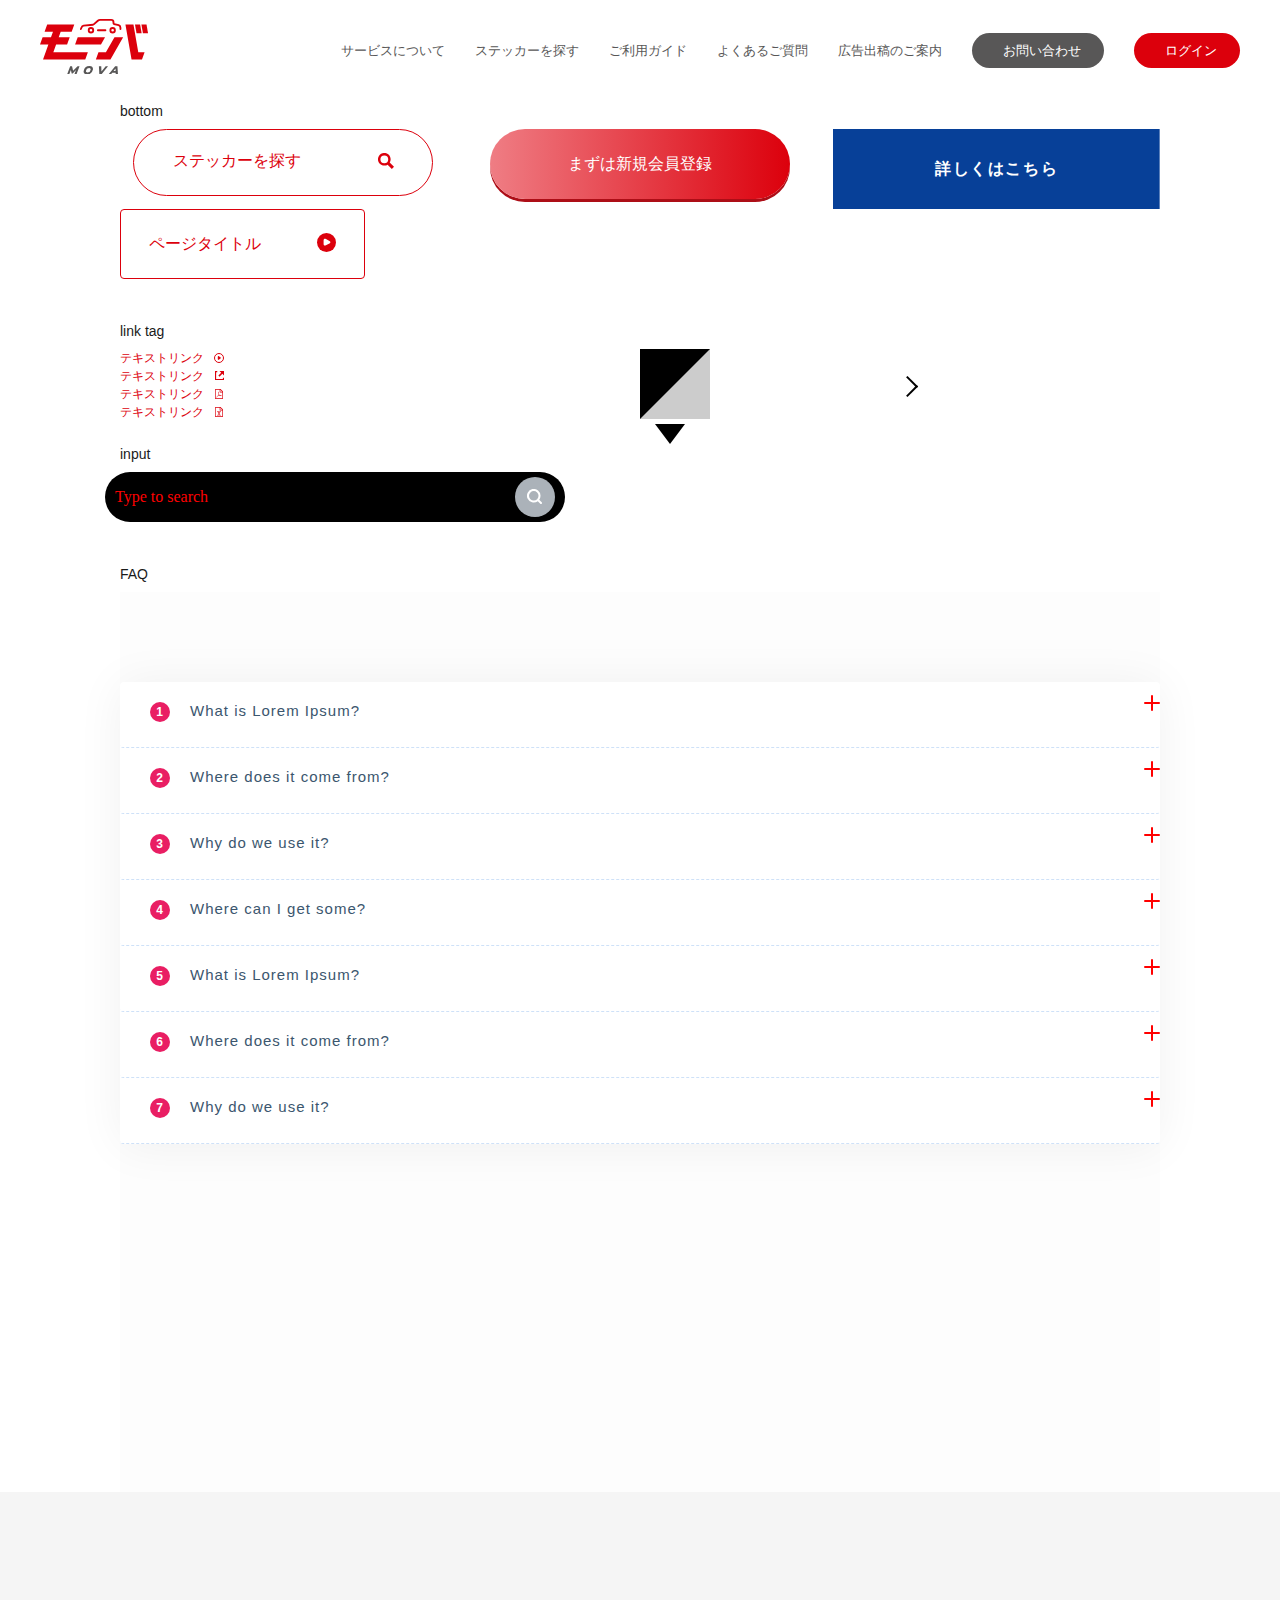
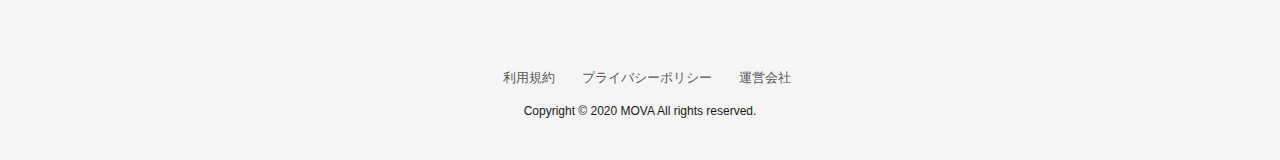
==== index.html @ 2ae29ac6 "faq" ====
<!DOCTYPE html>
<html lang="en">
<head>
    <meta charset="utf-8">
    <meta http-equiv="X-UA-Compatible" content="IE=edge">
    <meta name="viewport" content="width=device-width, initial-scale=1">
    <meta name="description" content="">
    <meta property="og:site_name" content="レストラン予約">
    <meta property="og:title" content="レストラン予約">
    <meta property="og:description" content="">
    <meta property="og:image" content="images/ogp.png"/>
    <meta property="og:type" content="website">
    <meta property="og:url" content="">
    <meta property="og:image" content="">
    <meta name="twitter:card" content="summary">
    <meta name="twitter:site" content="">
    <meta name="twitter:image" content="">
    <title>Template</title>
    <!--link css-->
    <link rel="stylesheet" type="text/css" title="" href="css/bootstrap.min.css">
    <link rel="stylesheet" href="css/fontawesome.min.css">
    <link rel="stylesheet" type="text/css" title="" href="css/animate.min.css">
    <!-- <link rel="stylesheet" type="text/css" title="" href="css/slick.min.css">
    <link rel="stylesheet" type="text/css" title="" href="css/slick-theme.min.css"> 
    <link rel="stylesheet" type="text/css" title="" href="css/swiper.min.css"> -->
    <link rel="stylesheet" type="text/css" title="" href="css/style.css">
    <link rel="stylesheet" type="text/css" title="" href="css/responsive.css">

    <script type="text/javascript" src="js/jquery.min.js"></script>
</head>
<body> 
    <header>
        <div class="header-menu">
            <div class="menu">
                <h1 class="logo"> <a href="">
                    <svg xmlns="http://www.w3.org/2000/svg" width="108.051" height="55.427" viewBox="0 0 108.051 55.427"><defs><style>.a{fill:#dc000c;}.b{fill:#585757;}</style></defs><g transform="translate(-177.129 -351.717)"><path class="a" d="M262.038,394.694l-2.6,7.279h25.892l4.061-7.279Z" transform="translate(-47.222 -24.655)"/><path class="a" d="M271.757,362.647a.929.929,0,0,1-.85-1.3l.646-1.469a3.912,3.912,0,0,1,2.851-2.488l9.437-.887a.278.278,0,0,0,.151-.068l4.125-3.643a4.281,4.281,0,0,1,2.837-1.073h11.08a3.268,3.268,0,0,1,3.264,3.264v.969l4.592,1.092a3.678,3.678,0,0,1,2.361,3.45v1.226a.928.928,0,0,1-1.856,0v-1.226a1.832,1.832,0,0,0-1.123-1.7l-4.5-1.06a1.783,1.783,0,0,1-1.334-1.715v-1.038a1.41,1.41,0,0,0-1.409-1.409h-11.08a2.428,2.428,0,0,0-1.608.608l-4.125,3.644a2.125,2.125,0,0,1-1.2.523l-9.365.877a2.139,2.139,0,0,0-1.376,1.336l-.671,1.53A.929.929,0,0,1,271.757,362.647Z" transform="translate(-53.754)"/><g transform="translate(177.129 357.17)"><path class="a" d="M326.806,394.694l-8.6,15.014h-7.427l-2.6,7.279h14.6l12.678-22.293Z" transform="translate(-252.312 -381.825)"/><path class="a" d="M190.475,392.39l2.759-7.735h10.99l2.6-7.279H195.83l1.994-5.59h10.99l2.6-7.279H184.315l-2.6,7.279H190.1l-1.993,5.59h-8.378l-2.6,7.279h8.378l-5.354,15.014H222.4l2.6-7.279Z" transform="translate(-177.129 -364.507)"/><path class="a" d="M390.387,392.39l-4.825-27.883h-8.025l6.109,35.162h10.447l2.6-7.279Z" transform="translate(-292.1 -364.507)"/><path class="a" d="M405.059,364.507h-5.118l1.539,8.855h5.111Z" transform="translate(-304.953 -364.507)"/><path class="a" d="M420.1,364.507h-5.117l1.539,8.855h5.111Z" transform="translate(-313.582 -364.507)"/></g><path class="a" d="M292.424,376.99a3.18,3.18,0,1,1,3.18-3.18A3.183,3.183,0,0,1,292.424,376.99Zm0-4.5a1.324,1.324,0,1,0,1.324,1.325A1.326,1.326,0,0,0,292.424,372.486Z" transform="translate(-64.319 -10.85)"/><path class="a" d="M343.25,376.99a3.18,3.18,0,1,1,3.179-3.18A3.183,3.183,0,0,1,343.25,376.99Zm0-4.5a1.324,1.324,0,1,0,1.324,1.325A1.326,1.326,0,0,0,343.25,372.486Z" transform="translate(-93.477 -10.85)"/><path class="a" d="M319.238,377.769H311.7a.928.928,0,1,1,0-1.856h7.534a.928.928,0,0,1,0,1.856Z" transform="translate(-76.671 -13.881)"/><g transform="translate(204.293 398.772)"><path class="b" d="M253.2,462.47l-3,8.051h-2.1l1.571-4.244-3.284,3.451h-1l-.857-3.451-1.593,4.244h-2.094l3.019-8.051h1.852l1.07,4.658,4.473-4.658Z" transform="translate(-240.846 -462.309)"/><path class="b" d="M279.511,466.922a5.871,5.871,0,0,1,5.872-4.83c2.473,0,3.747,1.461,3.383,3.543a5.87,5.87,0,0,1-5.871,4.83C280.421,470.465,279.146,469,279.511,466.922Zm6.93-1.15a1.417,1.417,0,0,0-1.583-1.794,3.2,3.2,0,0,0-3.021,2.807,1.416,1.416,0,0,0,1.583,1.794A3.2,3.2,0,0,0,286.44,465.772Z" transform="translate(-262.992 -462.092)"/><path class="b" d="M324.43,462.47l-6.457,8.051h-2.243l-.419-8.051h2.335l.234,5.233,4.206-5.233Z" transform="translate(-283.565 -462.309)"/><path class="b" d="M345.119,468.956h-3.428l-1.2,1.565h-2.4l6.572-8.051H346.9l.535,8.051h-2.266Zm-.052-1.679-.084-2.611-2,2.611Z" transform="translate(-296.629 -462.309)"/></g></g></svg>
                </a></h1>
                <!-- end logo -->
                <ul>
                    <li>
                        <a href="/about/" class="">サービスについて</a> 
                        <i class="d-none"></i>
                    </li> <!-- end sub1 -->
                    <li>
                        <a href="/sticker/" class="">ステッカーを探す</a>
                        <i class="d-none"></i>
                    </li><!-- end sub2 -->
                    <li>
                        <a href="/guide/">ご利用ガイド</a><i class="d-none"> </i>
                    </li><!-- end sub3 -->
                    <li>
                        <a href="/faq/">よくあるご質問</a>
                        <i class="d-none"></i>
                    </li><!-- end sub4 -->
                    <li>
                        <a href="/business/">広告出稿のご案内</a>
                        <i class="d-none"></i>
                        <div class="sub-menu">
                            <ul>
                                <li>
                                    <div class="submenu-info">
                                        <h3 class="line-left"> 広告出稿のご案内</h3>
                                        <p class="desc"> 街を行き交う自動車に、あなたのビジネスの広告を出してみませんか？エリアを限定することで、コストをおさえた宣伝ができます。</p>
                                        <ul>
                                            <li>
                                                <a href="">サービスについて</a>
                                                <span><svg xmlns="http://www.w3.org/2000/svg" width="19" height="19" viewBox="0 0 19 19"><defs><style>.a{fill:#dc000c;}.b{fill:#fff;}</style></defs><g transform="translate(-386 -297)"><circle class="a" cx="9.5" cy="9.5" r="9.5" transform="translate(386 297)"/><path class="b" d="M932.82,244.681c1.294.689,1.294,1.817,0,2.506l-3.467,1.847c-1.294.689-2.353.134-2.353-1.234v-3.73c0-1.368,1.059-1.923,2.353-1.234Z" transform="translate(-534.395 60.204)"/></g></svg></span>
                                            </li>
                                            <li>
                                                <a href="">お申し込み方法</a>
                                                <span><svg xmlns="http://www.w3.org/2000/svg" width="19" height="19" viewBox="0 0 19 19"><defs><style>.a{fill:#dc000c;}.b{fill:#fff;}</style></defs><g transform="translate(-386 -297)"><circle class="a" cx="9.5" cy="9.5" r="9.5" transform="translate(386 297)"/><path class="b" d="M932.82,244.681c1.294.689,1.294,1.817,0,2.506l-3.467,1.847c-1.294.689-2.353.134-2.353-1.234v-3.73c0-1.368,1.059-1.923,2.353-1.234Z" transform="translate(-534.395 60.204)"/></g></svg></span>
                                            </li>
                                            <li>
                                                <a href="">ステッカーの仕様</a>
                                                <span><svg xmlns="http://www.w3.org/2000/svg" width="19" height="19" viewBox="0 0 19 19"><defs><style>.a{fill:#dc000c;}.b{fill:#fff;}</style></defs><g transform="translate(-386 -297)"><circle class="a" cx="9.5" cy="9.5" r="9.5" transform="translate(386 297)"/><path class="b" d="M932.82,244.681c1.294.689,1.294,1.817,0,2.506l-3.467,1.847c-1.294.689-2.353.134-2.353-1.234v-3.73c0-1.368,1.059-1.923,2.353-1.234Z" transform="translate(-534.395 60.204)"/></g></svg></span>
                                            </li>
                                            <li>
                                                <a href="">広告のお申込み</a>
                                                <span><svg xmlns="http://www.w3.org/2000/svg" width="19" height="19" viewBox="0 0 19 19"><defs><style>.a{fill:#dc000c;}.b{fill:#fff;}</style></defs><g transform="translate(-386 -297)"><circle class="a" cx="9.5" cy="9.5" r="9.5" transform="translate(386 297)"/><path class="b" d="M932.82,244.681c1.294.689,1.294,1.817,0,2.506l-3.467,1.847c-1.294.689-2.353.134-2.353-1.234v-3.73c0-1.368,1.059-1.923,2.353-1.234Z" transform="translate(-534.395 60.204)"/></g></svg></span>
                                            </li>
                                        </ul>
                                    </div>
                                </li>
                            </ul>
                        </div> <!-- end sub1 -->
                    </li> <!-- end sub5 -->
                    <li class="api d-none">
                        <img src="images/top/in.svg" alt="">
                        <img src="images/top/tw.svg" alt="">
                        <img src="images/top/fa.svg" alt="">
                    </li>
                    <li class="sp-contact">
                        <a href="/contact/" class="contact"><span><img src="images/top/mail.svg" alt=""></span>お問い合わせ</a> <i></i>
                    </li><!-- end sub6 -->
                    <li>
                        <a href="/login/" class="login"><span><img src="images/top/user.svg" alt=""></span>ログイン</a>
                    </li><!-- end sub7 -->
                </ul>
                <div class="bar d-none"><a href="javascript:void(0)">
                    <svg xmlns="http://www.w3.org/2000/svg" width="49" height="21" viewBox="0 0 49 21"><defs><style>.a{fill:#dc000c;}</style></defs><g transform="translate(-866.412 -284)"><path class="a" d="M914.555,286.168A2.093,2.093,0,0,1,913,287H879c-.55,0-.75-.374-.445-.832l.89-1.336A2.093,2.093,0,0,1,881,284h34c.55,0,.75.374.445.832Z" transform="translate(-0.176)"/><path class="a" d="M908.384,295.168a2.081,2.081,0,0,1-1.548.832H873c-.547,0-.746-.374-.443-.832l.886-1.336a2.081,2.081,0,0,1,1.548-.832h33.839c.547,0,.746.374.443.832Z"/><path class="a" d="M902.555,304.168A2.093,2.093,0,0,1,901,305H867c-.55,0-.75-.374-.445-.832l.89-1.336A2.093,2.093,0,0,1,869,302h34c.55,0,.75.374.445.832Z"/></g></svg>
                </a></div>
            </div>
        </div>
    </header>
<main>
    
    <div class="container">
        <label> bottom</label>
        <div class="row mb-5">
            <div class="col-md-4">
                <a href="" class="btn-red m-auto btn-search"> ステッカーを探す <span><svg xmlns="http://www.w3.org/2000/svg" width="16" height="16" viewBox="0 0 16 16"><defs><style>.a{fill:#dc000c;}</style></defs><path class="a" d="M13.148,11.019a6.328,6.328,0,1,0-2.13,2.128l4.293,4.293,2.129-2.13Zm-5.395.64a3.9,3.9,0,1,1,3.905-3.9,3.91,3.91,0,0,1-3.905,3.9Z" transform="translate(-1.44 -1.44)"></path></svg></span></a>
            </div>
            <div class="col-md-4">
                <a href="" class="btn-gradien m-auto"> まずは新規会員登録</a>
            </div>
            <div class="col-md-4">
                <a class="btn-blue" href="">詳しくはこちら</a>
            </div>
            <div class="col-md-4">
                <a href="" class="btn-cic"> ページタイトル <span><svg xmlns="http://www.w3.org/2000/svg" width="19" height="19" viewBox="0 0 19 19"><defs><style>.a{fill:#dc000c;}.b{fill:#fff;}</style></defs><g transform="translate(-386 -297)"><circle class="a" cx="9.5" cy="9.5" r="9.5" transform="translate(386 297)"></circle><path class="b" d="M932.82,244.681c1.294.689,1.294,1.817,0,2.506l-3.467,1.847c-1.294.689-2.353.134-2.353-1.234v-3.73c0-1.368,1.059-1.923,2.353-1.234Z" transform="translate(-534.395 60.204)"></path></g></svg></span></a>
            </div>
        </div>
        <label> link tag</label>
        <div class="row">
            <div class="col-md-6">
                <a href="" class="link-cic">テキストリンク</a>
                <a href="" class="link-brank">テキストリンク</a>
                <a href="" class="link-pdf">テキストリンク</a>
                <a href="" class="link-excel">テキストリンク</a>
            </div>
            <div class="col-md-6"> 
                <div class="arrow-right"></div>
                <div class="triangle-bottom"></div>
                <div class="step-flow"></div>
            </div>
        </div>
        
        <label>input</label>
        <div class="row">
            <form method="get" action="" class="section-intro--search-form mb-5">
                <div class="search">
                    <input  class="search-txt" type="text" name="" placeholder="Type to search">
                    <a class="search-btn" href="#" ></a>
                </div>
            </form>
        </div>
        <label>FAQ</label>
        <section class="faq-section">
            <div class="row">
                <!-- ***** FAQ Start ***** -->
                <div class="col-md-12">
                    <div class="faq" id="accordion">
                        <div class="card">
                            <div class="card-header" id="faqHeading-1">
                                <div class="mb-0">
                                    <h5 class="faq-title collapsed" data-toggle="collapse" data-target="#faqCollapse-1" data-aria-expanded="true" data-aria-controls="faqCollapse-1">
                                        <span class="badge">1</span>What is Lorem Ipsum?
                                    </h5>
                                </div>
                            </div>
                            <div id="faqCollapse-1" class="collapse" aria-labelledby="faqHeading-1" data-parent="#accordion">
                                <div class="card-body">
                                    <p>Lorem Ipsum is simply dummy text of the printing and typesetting industry. Lorem Ipsum has been the industry's standard dummy text ever since the 1500s, when an unknown printer took a galley of type and scrambled it to make a type specimen book. </p>
                                </div>
                            </div>
                        </div>
                        <div class="card">
                            <div class="card-header" id="faqHeading-2">
                                <div class="mb-0">
                                    <h5 class="faq-title" data-toggle="collapse" data-target="#faqCollapse-2" data-aria-expanded="false" data-aria-controls="faqCollapse-2">
                                        <span class="badge">2</span> Where does it come from?
                                    </h5>
                                </div>
                            </div>
                            <div id="faqCollapse-2" class="collapse" aria-labelledby="faqHeading-2" data-parent="#accordion">
                                <div class="card-body">
                                    <p>Contrary to popular belief, Lorem Ipsum is not simply random text. It has roots in a piece of classical Latin literature from 45 BC, making it over 2000 years old.</p>
                                </div>
                            </div>
                        </div>
                        <div class="card">
                            <div class="card-header" id="faqHeading-3">
                                <div class="mb-0">
                                    <h5 class="faq-title" data-toggle="collapse" data-target="#faqCollapse-3" data-aria-expanded="false" data-aria-controls="faqCollapse-3">
                                        <span class="badge">3</span>Why do we use it?
                                    </h5>
                                </div>
                            </div>
                            <div id="faqCollapse-3" class="collapse" aria-labelledby="faqHeading-3" data-parent="#accordion">
                                <div class="card-body">
                                    <p>It is a long established fact that a reader will be distracted by the readable content of a page when looking at its layout. The point of using Lorem Ipsum is that it has a more-or-less normal distribution of letters, as opposed to using 'Content here, content here.</p>
                                </div>
                            </div>
                        </div>
                        <div class="card">
                            <div class="card-header" id="faqHeading-4">
                                <div class="mb-0">
                                    <h5 class="faq-title" data-toggle="collapse" data-target="#faqCollapse-4" data-aria-expanded="false" data-aria-controls="faqCollapse-4">
                                        <span class="badge">4</span> Where can I get some?
                                    </h5>
                                </div>
                            </div>
                            <div id="faqCollapse-4" class="collapse" aria-labelledby="faqHeading-4" data-parent="#accordion">
                                <div class="card-body">
                                    <p>There are many variations of passages of Lorem Ipsum available, but the majority have suffered alteration in some form, by injected humour, or randomised words which don't look even slightly believable.</p>
                                </div>
                            </div>
                        </div>
                        <div class="card">
                            <div class="card-header" id="faqHeading-5">
                                <div class="mb-0">
                                    <h5 class="faq-title" data-toggle="collapse" data-target="#faqCollapse-5" data-aria-expanded="false" data-aria-controls="faqCollapse-5">
                                        <span class="badge">5</span> What is Lorem Ipsum?
                                    </h5>
                                </div>
                            </div>
                            <div id="faqCollapse-5" class="collapse" aria-labelledby="faqHeading-5" data-parent="#accordion">
                                <div class="card-body">
                                    <p> It has survived not only five centuries, but also the leap into electronic typesetting, remaining essentially unchanged. It was popularised in the 1960s with the release of Letraset sheets containing</p>
                                </div>
                            </div>
                        </div>
                        <div class="card">
                            <div class="card-header" id="faqHeading-6">
                                <div class="mb-0">
                                    <h5 class="faq-title" data-toggle="collapse" data-target="#faqCollapse-6" data-aria-expanded="false" data-aria-controls="faqCollapse-6">
                                        <span class="badge">6</span> Where does it come from?
                                    </h5>
                                </div>
                            </div>
                            <div id="faqCollapse-6" class="collapse" aria-labelledby="faqHeading-6" data-parent="#accordion">
                                <div class="card-body">
                                    <p>The standard chunk of Lorem Ipsum used since the 1500s is reproduced below for those interested. Sections 1.10.32 and 1.10.33 from "de Finibus Bonorum et Malorum" by Cicero are also reproduced in their exact original form, accompanied by English versions from the 1914 translation by H. Rackham.</p>
                                </div>
                            </div>
                        </div>
                        <div class="card">
                            <div class="card-header" id="faqHeading-7">
                                <div class="mb-0">
                                    <h5 class="faq-title" data-toggle="collapse" data-target="#faqCollapse-7" data-aria-expanded="false" data-aria-controls="faqCollapse-7">
                                        <span class="badge">7</span> Why do we use it?
                                    </h5>
                                </div>
                            </div>
                            <div id="faqCollapse-7" class="collapse" aria-labelledby="faqHeading-7" data-parent="#accordion">
                                <div class="card-body">
                                    <p>Many desktop publishing packages and web page editors now use Lorem Ipsum as their default model text, and a search for 'lorem ipsum' will uncover many web sites still in their infancy. Various versions have evolved over the years, sometimes by accident, sometimes on purpose (injected humour and the like).</p>
                                </div>
                            </div>
                        </div>
                    </div>
                </div>
            </div>
        </section>
    </div>

</main>
<footer>
	<section class="footer">
		<p class="logo wow fadeInUp"><img src="images/top/logo.svg" alt=""></p>
		<ul class="api">
			<li  class="wow fadeIn" data-wow-delay = "1s"><a href=""><svg xmlns="http://www.w3.org/2000/svg" width="29.534" height="29.527" viewBox="0 0 29.534 29.527"><defs><style>.a{fill:#fff;}</style></defs><path class="a" d="M14.765,9.431A7.57,7.57,0,1,0,22.335,17,7.558,7.558,0,0,0,14.765,9.431Zm0,12.492A4.922,4.922,0,1,1,19.687,17a4.931,4.931,0,0,1-4.922,4.922Zm9.646-12.8a1.766,1.766,0,1,1-1.766-1.766A1.762,1.762,0,0,1,24.411,9.121Zm5.014,1.792A8.738,8.738,0,0,0,27.04,4.727a8.8,8.8,0,0,0-6.187-2.385c-2.438-.138-9.745-.138-12.183,0A8.783,8.783,0,0,0,2.484,4.72,8.767,8.767,0,0,0,.1,10.907C-.04,13.345-.04,20.652.1,23.089a8.738,8.738,0,0,0,2.385,6.187A8.807,8.807,0,0,0,8.67,31.661c2.438.138,9.745.138,12.183,0a8.738,8.738,0,0,0,6.187-2.385,8.8,8.8,0,0,0,2.385-6.187c.138-2.438.138-9.738,0-12.176ZM26.276,25.705a4.983,4.983,0,0,1-2.807,2.807c-1.944.771-6.556.593-8.7.593s-6.767.171-8.7-.593a4.983,4.983,0,0,1-2.807-2.807c-.771-1.944-.593-6.556-.593-8.7s-.171-6.767.593-8.7A4.983,4.983,0,0,1,6.061,5.491C8,4.72,12.617,4.9,14.765,4.9s6.767-.171,8.7.593A4.983,4.983,0,0,1,26.276,8.3c.771,1.944.593,6.556.593,8.7S27.046,23.768,26.276,25.705Z" transform="translate(0.005 -2.238)"/></svg></a></li>
			<li  class="wow fadeIn" data-wow-delay = "1.2s"><a href=""><svg xmlns="http://www.w3.org/2000/svg" width="33.734" height="27.398" viewBox="0 0 33.734 27.398"><defs><style>.a{fill:#fff;}</style></defs><path class="a" d="M30.267,10.209c.021.3.021.6.021.9,0,9.14-6.957,19.671-19.671,19.671A19.538,19.538,0,0,1,0,27.675a14.3,14.3,0,0,0,1.67.086,13.846,13.846,0,0,0,8.583-2.954,6.926,6.926,0,0,1-6.464-4.795,8.719,8.719,0,0,0,1.306.107,7.312,7.312,0,0,0,1.819-.235A6.915,6.915,0,0,1,1.37,13.1v-.086a6.963,6.963,0,0,0,3.125.878,6.924,6.924,0,0,1-2.14-9.247A19.652,19.652,0,0,0,16.61,11.879a7.8,7.8,0,0,1-.171-1.584A6.92,6.92,0,0,1,28.4,5.564a13.612,13.612,0,0,0,4.388-1.67,6.9,6.9,0,0,1-3.04,3.81,13.86,13.86,0,0,0,3.981-1.07,14.862,14.862,0,0,1-3.468,3.575Z" transform="translate(0 -3.381)"/></svg></a></li>
			<li  class="wow fadeIn" data-wow-delay = "1.4s"><a href=""><svg xmlns="http://www.w3.org/2000/svg" width="29.258" height="29.081" viewBox="0 0 29.258 29.081"><defs><style>.a{fill:#fff;}</style></defs><path class="a" d="M29.258,14.629A14.629,14.629,0,1,0,12.343,29.081V18.858H8.629V14.629h3.714V11.406c0-3.666,2.184-5.692,5.526-5.692A22.5,22.5,0,0,1,21.144,6V9.6H19.3a2.114,2.114,0,0,0-2.384,2.285v2.744h4.057l-.649,4.229H16.915V29.081A14.633,14.633,0,0,0,29.258,14.629Z"/></svg></a></li>
		</ul>
		<ul class="d-flex justify-content-center">
			<li><a href="">利用規約</a></li>
			<li><a href="">プライバシーポリシー</a></li>
			<li><a href="">運営会社</a></li>
		</ul>
		<small>Copyright © 2020 MOVA All rights reserved.</small>
	</section>
</footer>

<!--Link js-->
<script type="text/javascript" src="js/wow.min.js"></script>
<script>
	new WOW().init();
</script>
<script type="text/javascript" src="js/bootstrap.min.js"></script>
<script type="text/javascript" src="js/slick.min.js"></script>

<script type="text/javascript" src="js/private.js"></script>
</body>
</html>
---- css/style.css ----
@charset "UTF-8";
/*color*/
a:hover {
  text-decoration: inherit !important; }

/*! normalize.css v8.0.1 | MIT License | github.com/necolas/normalize.css */
/* Document
 ========================================================================== */
/**
 * 1. Correct the line height in all browsers.
 * 2. Prevent adjustments of font size after orientation changes in iOS.
 */
html {
  line-height: 1.15;
  /* 1 */
  -webkit-text-size-adjust: 100%;
  /* 2 */ }

/* Sections
 ========================================================================== */
/**
 * Remove the margin in all browsers.
 */
body {
  margin: 0;
  font-family: "游ゴシック体", YuGothic, "游ゴシック", "Yu Gothic", "メイリオ", sans-serif; }

.container {
  max-width: 1070px; }

.w-p-3 {
  padding: 0 10px; }

.w-m-3 {
  margin: 0 -10px; }

img {
  width: 100%;
  max-width: 100%; }

/**
 * Render the `main` element consistently in IE.
 */
main {
  display: block; }

/**
 * Correct the font size and margin on `h1` elements within `section` and
 * `article` contexts in Chrome, Firefox, and Safari.
 */
h1 {
  font-size: 2em;
  margin: 0.67em 0; }

/* Grouping content
 ========================================================================== */
/**
 * 1. Add the correct box sizing in Firefox.
 * 2. Show the overflow in Edge and IE.
 */
hr {
  box-sizing: content-box;
  /* 1 */
  height: 0;
  /* 1 */
  overflow: visible;
  /* 2 */ }

/* Text-level semantics
 ========================================================================== */
/**
 * Remove the gray background on active links in IE 10.
 */
a {
  background-color: transparent; }

/**
 * 1. Remove the bottom border in Chrome 57-
 * 2. Add the correct text decoration in Chrome, Edge, IE, Opera, and Safari.
 */
abbr[title] {
  border-bottom: none;
  /* 1 */
  text-decoration: underline;
  /* 2 */
  -webkit-text-decoration: underline dotted;
  text-decoration: underline dotted;
  /* 2 */ }

/**
 * Add the correct font weight in Chrome, Edge, and Safari.
 */
b,
strong {
  font-weight: bolder; }

/**
 * 1. Correct the inheritance and scaling of font size in all browsers.
 * 2. Correct the odd `em` font sizing in all browsers.
 */
code,
kbd,
samp {
  font-family: monospace, monospace;
  /* 1 */
  font-size: 1em;
  /* 2 */ }

/**
 * Add the correct font size in all browsers.
 */
small {
  font-size: 80%; }

ul li {
  list-style: none; }

/**
 * Prevent `sub` and `sup` elements from affecting the line height in
 * all browsers.
 */
sub,
sup {
  font-size: 75%;
  line-height: 0;
  position: relative;
  vertical-align: baseline; }

sub {
  bottom: -0.25em; }

sup {
  top: -0.5em; }

/* Embedded content
 ========================================================================== */
/**
 * Remove the border on images inside links in IE 10.
 */
img {
  border-style: none; }

/* Forms
 ========================================================================== */
/**
 * 1. Change the font styles in all browsers.
 * 2. Remove the margin in Firefox and Safari.
 */
button,
input,
optgroup,
select,
textarea {
  font-family: inherit;
  /* 1 */
  font-size: 100%;
  /* 1 */
  line-height: 1.15;
  /* 1 */
  margin: 0;
  /* 2 */ }

/**
 * Show the overflow in IE.
 * 1. Show the overflow in Edge.
 */
button,
input {
  /* 1 */
  overflow: visible; }

/**
 * Remove the inheritance of text transform in Edge, Firefox, and IE.
 * 1. Remove the inheritance of text transform in Firefox.
 */
button,
select {
  /* 1 */
  text-transform: none; }

/**
 * Correct the inability to style clickable types in iOS and Safari.
 */
button,
[type=button],
[type=reset],
[type=submit] {
  -webkit-appearance: button; }

/**
 * Remove the inner border and padding in Firefox.
 */
button::-moz-focus-inner,
[type=button]::-moz-focus-inner,
[type=reset]::-moz-focus-inner,
[type=submit]::-moz-focus-inner {
  border-style: none;
  padding: 0; }

/**
 * Restore the focus styles unset by the previous rule.
 */
button:-moz-focusring,
[type=button]:-moz-focusring,
[type=reset]:-moz-focusring,
[type=submit]:-moz-focusring {
  outline: 1px dotted ButtonText; }

/**
 * Correct the padding in Firefox.
 */
fieldset {
  padding: 0.35em 0.75em 0.625em; }

/**
 * 1. Correct the text wrapping in Edge and IE.
 * 2. Correct the color inheritance from `fieldset` elements in IE.
 * 3. Remove the padding so developers are not caught out when they zero out
 *    `fieldset` elements in all browsers.
 */
legend {
  box-sizing: border-box;
  /* 1 */
  color: inherit;
  /* 2 */
  display: table;
  /* 1 */
  max-width: 100%;
  /* 1 */
  padding: 0;
  /* 3 */
  white-space: normal;
  /* 1 */ }

/**
 * Add the correct vertical alignment in Chrome, Firefox, and Opera.
 */
progress {
  vertical-align: baseline; }

/**
 * Remove the default vertical scrollbar in IE 10+.
 */
textarea {
  overflow: auto; }

/**
 * 1. Add the correct box sizing in IE 10.
 * 2. Remove the padding in IE 10.
 */
[type=checkbox],
[type=radio] {
  box-sizing: border-box;
  /* 1 */
  padding: 0;
  /* 2 */ }

/**
 * Correct the cursor style of increment and decrement buttons in Chrome.
 */
[type=number]::-webkit-inner-spin-button,
[type=number]::-webkit-outer-spin-button {
  height: auto; }

/**
 * 1. Correct the odd appearance in Chrome and Safari.
 * 2. Correct the outline style in Safari.
 */
[type=search] {
  -webkit-appearance: textfield;
  /* 1 */
  outline-offset: -2px;
  /* 2 */ }

/**
 * Remove the inner padding in Chrome and Safari on macOS.
 */
[type=search]::-webkit-search-decoration {
  -webkit-appearance: none; }

/**
 * 1. Correct the inability to style clickable types in iOS and Safari.
 * 2. Change font properties to `inherit` in Safari.
 */
::-webkit-file-upload-button {
  -webkit-appearance: button;
  /* 1 */
  font: inherit;
  /* 2 */ }

/* Interactive
 ========================================================================== */
/*
 * Add the correct display in Edge, IE 10+, and Firefox.
 */
details {
  display: block; }

/*
 * Add the correct display in all browsers.
 */
summary {
  display: list-item; }

/* Misc
 ========================================================================== */
/**
 * Add the correct display in IE 10+.
 */
template {
  display: none; }

/**
 * Add the correct display in IE 10.
 */
[hidden] {
  display: none; }

html {
  font: 87.5%/1.6 "游ゴシック体", YuGothic, "游ゴシック", "Yu Gothic", "メイリオ", sans-serif; }

@media screen and (max-width: 768px) {
  html {
    font-size: 2.604vw; } }
body {
  font-size: 1rem;
  color: #1a1a1a; }

@font-face {
  font-family: 'YuGothic-Bold';
  src: url("../fonts/YuGothic-Bold.eot") format("embedded-opentype");
  src: url("../fonts/YuGothic-Bold.woff") format("woff");
  font-weight: normal;
  font-style: normal; }
@font-face {
  font-family: 'YuGothic-Regular';
  src: url("../fonts/YuGothic-Regular.eot") format("embedded-opentype");
  src: url("../fonts/YuGothic-Regular.woff") format("woff");
  font-weight: 600;
  font-style: normal; }
@font-face {
  font-family: 'DNI2014-DemiBold';
  src: url("../fonts/DIN2014-DemiBold.eot") format("embedded-opentype");
  src: url("../fonts/DIN2014-DemiBold.woff") format("woff");
  font-weight: normal;
  font-style: normal; }
@font-face {
  font-family: 'DNI2014-Regular';
  src: url("../fonts/DIN2014-Regular.eot") format("embedded-opentype");
  src: url("../fonts/DIN2014-Regular.woff") format("woff");
  font-weight: normal;
  font-style: normal; }
svg .a {
  fill: #dc000c; }

.header-menu a {
  text-decoration: none !important;
  color: #585757; }
.header-menu .container {
  max-width: 1070px;
  margin: 0 auto; }

.menu {
  background: #fff;
  border-radius: 40px;
  padding: 0 40px;
  display: flex;
  align-items: center;
  justify-content: space-between;
  flex-wrap: wrap; }
  .menu .logo .a {
    fill: #DC000C; }
  .menu .logo .b {
    fill: #585757; }
  .menu ul {
    padding: 0;
    margin: 0; }
  .menu li {
    list-style: none; }
  .menu > ul {
    display: flex;
    flex-wrap: wrap;
    align-items: center; }
    .menu > ul > li {
      padding-right: 30px; }
      .menu > ul > li:last-child {
        padding-right: 0; }
      .menu > ul > li > a {
        font-family: "YuGothic-Bold";
        font-size: 13px;
        display: flex;
        height: 70px;
        align-items: center;
        position: relative; }
        .menu > ul > li > a.contact, .menu > ul > li > a.login {
          color: #fff;
          background: #585757;
          border-radius: 36px;
          height: auto;
          padding: 8px 23px; }
          .menu > ul > li > a.contact span, .menu > ul > li > a.login span {
            margin-right: 8px; }
        .menu > ul > li > a.login {
          background: #DC000C; }
        .menu > ul > li > a:after {
          content: "";
          width: 7px;
          height: 7px;
          position: absolute;
          background: url("../images/top/arrow.svg") no-repeat;
          bottom: 10px;
          transition: .3s all;
          left: 0;
          right: 0;
          margin: auto;
          opacity: 0;
          z-index: 25; }
        .menu > ul > li > a:before {
          position: absolute;
          content: '';
          width: 104px;
          height: 1px;
          background: #DC000C;
          bottom: -10px;
          left: 50%;
          transform: translate(-50%, 0);
          opacity: 0;
          z-index: 25; }
      .menu > ul > li.show > a {
        color: #DC000C; }
        .menu > ul > li.show > a:after, .menu > ul > li.show > a:before {
          opacity: 1; }
        .menu > ul > li.show > a.contact, .menu > ul > li.show > a.login {
          color: #fff; }
          .menu > ul > li.show > a.contact:after, .menu > ul > li.show > a.contact:before, .menu > ul > li.show > a.login:after, .menu > ul > li.show > a.login:before {
            opacity: 0; }
      .menu > ul > li.show .sub-menu {
        transition: .3s all;
        transform: scale(1);
        overflow: hidden; }

.sub-menu {
  position: absolute;
  top: 80px;
  left: 0;
  right: 0;
  margin: auto;
  padding-top: 10px;
  transition: .3s all;
  transform: scale(0);
  overflow: hidden;
  padding-top: 65px;
  width: 100%;
  background: #fff;
  box-shadow: 0 4px 2px -2px #D0D0D0;
  z-index: 11; }
  .sub-menu ul {
    width: 100%;
    max-width: 1070px;
    margin: auto;
    padding-bottom: 110px; }
    .sub-menu ul a {
      display: block;
      font-weight: 600;
      font-size: 14px;
      padding: 10px 20px 10px 0;
      position: relative; }
  .sub-menu .line-left {
    margin-bottom: 30px; }
  .sub-menu .desc {
    color: #585757;
    font-family: "YuGothic-Bold";
    margin-bottom: 40px; }

.submenu-info ul {
  display: flex;
  flex-wrap: wrap; }
  .submenu-info ul li {
    flex: 1 0 0;
    display: inline-flex;
    align-items: center;
    justify-content: space-between;
    border: 1px solid #DC000C;
    border-radius: 4px;
    margin-right: 20px; }
    .submenu-info ul li:last-child {
      margin-right: 0; }
    .submenu-info ul li a {
      color: #DC000C;
      font-size: 16px;
      font-family: "YuGothic-Bold";
      padding: 23px 0px 23px 30px; }
    .submenu-info ul li span {
      padding-right: 20px;
      margin-top: 5px; }

.line-left {
  font-size: 24px;
  font-family: "YuGothic-Bold";
  position: relative;
  padding-left: 16px; }
  .line-left:before {
    position: absolute;
    content: "";
    width: 2px;
    height: 30px;
    background: #DC000C;
    top: 0;
    bottom: 0;
    margin: auto;
    left: 0; }

/*ipad pro*/
/* iPads (landscape) ----------- */
@media only screen and (min-device-width: 768px) and (max-device-width: 1024px) and (orientation: landscape) {
  .menu {
    padding: 0 15px; } }
@media (min-width: 1023px) and (max-width: 1038px) {
  .menu > ul > li > a {
    font-size: 12px; } }
/*start menu sp*/
@media (max-width: 965px) {
  .header-menu .api {
    display: flex !important;
    justify-content: center; }
    .header-menu .api img {
      width: 30px; }

  .header-menu.active .bar svg .a, .header-menu.active .logo svg .a {
    fill: #fff; }
  .header-menu.active .logo svg .b {
    fill: #fff; }

  .bar {
    display: block !important; }

  .menu {
    padding: 0;
    border-radius: 0;
    width: 100%;
    position: relative;
    top: 0;
    right: 0;
    overflow: auto;
    align-items: unset;
    display: block;
    background: transparent;
    padding: 15px 20px; }
    .menu h1 {
      margin: 0;
      z-index: 9; }
      .menu h1 svg {
        position: fixed;
        z-index: 12; }
    .menu .bar {
      position: fixed;
      display: flex;
      align-items: center;
      justify-content: center;
      z-index: 10;
      right: 20px;
      top: 30px; }
    .menu > ul {
      background: #DC000C;
      position: fixed;
      width: 100%;
      right: -100%;
      top: 0;
      transition: .5s all;
      height: 100%;
      overflow: auto;
      align-items: unset;
      display: block;
      z-index: 9;
      padding-top: 170px; }
      .menu > ul > li {
        border-top: 1px solid rgba(255, 255, 255, 0.3);
        padding: 30px;
        margin-bottom: 0;
        flex: 0 0 100%; }
        .menu > ul > li:first-child a:after {
          display: block; }
        .menu > ul > li > a {
          height: auto;
          color: #fff; }
      .menu > ul.active {
        transition: .3s all;
        right: 0; }
        .menu > ul.active .line-left, .menu > ul.active .desc {
          display: none; }

  ul.active .sub-menu {
    padding-top: 10px; }

  .sub-menu {
    opacity: 1 !important;
    transform: scale(1) !important;
    position: relative;
    top: 30px;
    left: 0;
    width: 100%;
    display: none;
    background: rgba(255, 255, 255, 0.3);
    box-shadow: inherit; }
    .sub-menu ul {
      padding: 0;
      border-radius: 0; }
      .sub-menu ul a {
        font-size: 13px;
        font-family: "YuGothic-Bold"; }

  .menu > ul > li:hover > a:after {
    opacity: 0; }

  /*css*/
  .menu > ul > li > a.login {
    position: absolute;
    top: 104px;
    left: 0;
    right: 0;
    margin: auto;
    display: flex;
    justify-content: center;
    border: 1px solid rgba(255, 255, 255, 0.3);
    border-radius: inherit;
    max-width: 84%;
    padding: 20px 0; }

  .menu ul.active li {
    padding-left: 0;
    padding-right: 0;
    margin-bottom: 0; }

  .menu ul li > a {
    padding: 0 20px; }

  .menu ul li:first-child {
    margin-top: 20px; }

  .submenu-info ul li span {
    position: absolute;
    right: 7px;
    margin-top: -40px; }

  .menu ul li.sp-contact {
    padding: 15px 0;
    background: #585757;
    display: flex;
    justify-content: center; }
    .menu ul li.sp-contact a {
      background: inherit;
      border-radius: inherit;
      text-align: center; }

  .api.d-none {
    display: block !important;
    text-align: center !important; }
    .api.d-none img {
      padding: 20px 0;
      margin: 0 25px; }

  .menu ul.active li:last-child {
    padding-bottom: 0;
    margin-top: -31px;
    border: inherit; }

  .menu ul li i:before {
    content: "";
    font-style: normal;
    position: absolute;
    right: 30px;
    width: 20px;
    height: 20px;
    margin-top: -20px;
    background: url(../images/top/sp-arrow.svg) no-repeat;
    transition: .3s all; }

  .menu ul li i.active:before {
    width: 10px;
    height: 10px;
    background: url(../images/top/arrow-sub-down.svg) no-repeat;
    transition: .3s all; }

  i.d-none {
    display: block !important; }

  .submenu-info ul {
    background: inherit; }

  .sub-menu ul li {
    padding: 0 !important; }

  .sub-menu ul li a {
    padding: 15px 0 !important;
    padding-left: 40px !important;
    font-size: 13px;
    color: #fff; }

  .sub-menu ul li span .a {
    fill: #fff; }
  .sub-menu ul li span .b {
    fill: #DC000C; }

  .sub-menu ul {
    display: block;
    width: 100%; }

  .submenu-info ul li {
    background: inherit !important;
    border: unset !important;
    display: block; }

  .submenu-info ul li {
    margin: 0 !important;
    padding: 0px !important; }

  .submenu-info ul li:first-child {
    margin-top: 30px !important; }

  .submenu-info ul li:last-child {
    margin-bottom: 20px !important; }

  .menu ul li.sp-contact i:before {
    opacity: 0; }

  .menu > ul > li:hover > a {
    color: #fff; } }
/*footer*/
section.footer .api li:hover {
  transition: .3s all; }

section.footer .api li:hover svg .a {
  fill: #DC000C;
  transition: .3s all; }

.footer {
  position: relative;
  background: #F5F5F5;
  padding: 100px 0 40px 0; }
  .footer a {
    color: #585757;
    font-size: 13px; }
  .footer li {
    padding-right: 27px; }
  .footer .logo {
    position: absolute;
    left: 0;
    right: 0;
    top: -30px;
    text-align: center; }
    .footer .logo img {
      width: 150px; }
  .footer .api {
    display: flex;
    align-items: center;
    justify-content: center;
    margin-bottom: 40px; }
  .footer .a {
    fill: #585757; }
  .footer small {
    text-align: center;
    font-size: 12px;
    display: block; }

.top-banner {
  position: relative; }
  .top-banner:before {
    content: "";
    position: absolute;
    width: 100%;
    height: 93%;
    background: #F5F5F5;
    top: 235px;
    left: 0; }

.big-img {
  padding-right: 40px;
  position: relative; }
  .big-img .banner-top {
    text-align: right; }
    .big-img .banner-top li img {
      border-radius: inherit; }
    .big-img .banner-top > img {
      border-radius: 20px;
      border-radius: 20px;
      max-width: 980px; }
  .big-img ul {
    display: flex;
    position: absolute;
    align-items: center;
    bottom: -88px;
    margin-left: 200px;
    padding-left: 0; }
    .big-img ul li:nth-child(1) {
      margin-right: 85px;
      margin-top: 40px; }
    .big-img ul li:nth-child(2) {
      width: 370px;
      margin-right: 36px; }
    .big-img ul li:nth-child(3) {
      margin-right: 33px;
      margin-top: 40px; }
    .big-img ul li:nth-child(4) {
      margin-top: 40px; }

@media (min-width: 1024px) and (max-width: 1366px) {
  .big-img ul li:nth-child(2) {
    max-width: 250px; }

  .big-img ul {
    margin-left: 100px;
    bottom: -60px; }

  .big-img ul li:nth-child(1), .big-img ul li:nth-child(3), .big-img ul li:nth-child(4) {
    width: 35px; }

  .big-img ul li:nth-child(4) {
    width: 40px; }

  .big-img ul li:nth-child(1) {
    margin-right: 65px; } }
@media (min-width: 768px) and (max-width: 1023px) {
  .big-img .banner-top > img {
    max-width: 500px; }

  .big-img ul {
    margin-left: 20px; }

  .big-img ul li:nth-child(2) {
    width: 250px; }

  .big-img ul li:nth-child(1) {
    margin-right: 40px;
    width: 40px; }

  .big-img ul li:nth-child(3) {
    margin-right: 17px; }

  .big-img ul li:nth-child(1), .big-img ul li:nth-child(3), .big-img ul li:nth-child(4) {
    width: 40px; }

  .big-img ul {
    bottom: -62px; } }
@media (max-width: 767px) {
  .big-img {
    padding: 0 20px; }

  .big-img .banner-top > img {
    max-width: 100%; }

  .big-img ul {
    margin-left: 0;
    bottom: -50px; }

  .big-img ul li:nth-child(2) {
    width: 170px;
    margin-right: 15px; }

  .big-img ul li:nth-child(3) {
    margin-right: 15px; }

  .big-img ul li:nth-child(1), .big-img ul li:nth-child(3) {
    width: 30px; }

  .big-img ul li:nth-child(4) {
    width: 40px; }

  .big-img ul li:nth-child(1) {
    margin: 0 15px; }

  .big-img ul li:nth-child(1), .big-img ul li:nth-child(3), .big-img ul li:nth-child(4) {
    margin-top: 0; } }
@media (max-width: 360px) {
  .big-img ul li:nth-child(2) {
    width: 140px; }

  .big-img ul li:nth-child(1), .big-img ul li:nth-child(3) {
    width: 24px; }

  .big-img ul li:nth-child(4) {
    width: 28px; }

  .big-img ul {
    bottom: -43px; } }
.bunner {
  position: fixed;
  top: 20vh;
  right: 45px;
  z-index: 2; }
  .bunner span {
    position: absolute;
    top: 40%;
    left: 0;
    right: 0;
    font-family: "YuGothic-Bold";
    color: #fff;
    text-align: center;
    padding: 0 30px; }
    .bunner span img {
      margin-bottom: -93px;
      width: auto; }

.slo-img {
  display: flex;
  justify-content: flex-end;
  align-items: center;
  margin-bottom: 160px;
  position: relative; }
  .slo-img:after {
    content: "";
    width: 100%;
    height: 100%;
    background: #f5f5f5;
    position: absolute;
    top: 50%;
    z-index: -1;
    left: 0; }
  .slo-img .slogan {
    font-family: "YuGothic-Bold";
    margin-right: -200px;
    z-index: 2;
    padding-left: 40px; }
    .slo-img .slogan p {
      font-size: 22px; }

.title {
  margin-bottom: 50px;
  position: relative;
  z-index: 999;
  width: 510px; }
  .title h2 {
    font-size: 56px;
    font-family: "YuGothic-Bold";
    color: #fff;
    letter-spacing: 0;
    margin-bottom: 0;
    z-index: -1; }
    .title h2.animated span {
      visibility: inherit;
      transform: translate3d(0%, 0, 0);
      transition: 1.5s cubic-bezier(0.16, 1.08, 0.38, 0.98) 0.9s;
      background: red; }
      .title h2.animated span:before {
        -webkit-animation: mask 2s;
        animation: mask 2s;
        -webkit-animation-iteration-count: 1;
        animation-iteration-count: 1;
        -webkit-animation-fill-mode: forwards;
        animation-fill-mode: forwards; }
  .title span {
    display: inline-block;
    visibility: hidden;
    position: relative;
    transform: translate3d(-10%, 0, 0); }
    .title span:after {
      content: "";
      display: block; }
    .title span:before {
      content: "";
      display: block;
      position: absolute;
      z-index: 2;
      top: 0;
      left: 0;
      width: 100%;
      height: 100%;
      background: red;
      transform: translateZ(0) scaleX(0); }

@keyframes mask {
  0% {
    transform-origin: left;
    transform: scaleX(0) translateZ(0);
    animation-timing-function: cubic-bezier(0.9, 0, 0.1, 1); }
  0.0001% {
    transform-origin: left; }
  50% {
    transform-origin: left;
    transform: scaleX(1) translateZ(0); }
  50.0001% {
    transform-origin: right; }
  100% {
    transform-origin: right;
    transform: scaleX(0) translateZ(0); } }
/*servlist*/
.service {
  z-index: 1;
  position: relative; }
  .service h5 {
    margin-bottom: 22px; }
  .service h3 {
    font-size: 33px;
    font-family: "YuGothic-Bold";
    margin-bottom: 40px;
    text-align: center; }
  .service .desc.text-center {
    font-size: 14px;
    font-weight: bold;
    color: #585757;
    line-height: 1.8;
    margin-bottom: 130px; }

.two-line {
  display: block;
  text-align: center;
  color: #DC000C;
  font-size: 14px;
  font-family: "YuGothic-Bold";
  position: relative; }
  .two-line:after, .two-line:before {
    position: absolute;
    content: "";
    width: 1px;
    height: 17px;
    background: #DC000C; }
  .two-line:after {
    margin-left: 10px;
    transform: rotate(45deg); }
  .two-line:before {
    margin-left: -18px;
    transform: rotate(-45deg); }

.ser-list {
  text-align: center;
  background: #fff;
  padding: 0 30px 60px 30px;
  position: relative;
  margin-bottom: 60px;
  min-height: 345px;
  box-shadow: 0px 3px 0px #D0D0D0;
  border-radius: 4px;
  z-index: 1; }
  .ser-list img {
    max-width: 170px;
    margin-bottom: 40px;
    margin-top: -85px; }
  .ser-list h4 {
    font-size: 18px;
    font-family: "YuGothic-Bold";
    margin-bottom: 24px;
    line-height: 1.8;
    color: #585757; }
  .ser-list .desc {
    color: #585757;
    font-size: 14px; }

.bg-car {
  position: absolute;
  bottom: -135px; }

.line-top {
  font-family: "YuGothic-Bold";
  font-size: 28px;
  position: relative; }
  .line-top:before, .line-top:after {
    position: absolute;
    content: "";
    width: 40px;
    height: 4px;
    background: #585757;
    left: 0;
    top: -24px; }
  .line-top:after {
    width: 20px;
    background: #DC000C;
    left: 0;
    z-index: 1; }

.recruit-top {
  padding-top: 150px;
  margin-top: 90px;
  margin-bottom: 150px; }
  .recruit-top .line-top {
    margin-bottom: 50px; }
  .recruit-top .desc {
    font-size: 14px;
    font-family: "YuGothic-Bold";
    color: #585757; }
  .recruit-top small {
    font-size: 12px;
    color: #DC000C;
    margin-bottom: 40px;
    display: block; }
  .recruit-top .recruit-list {
    margin-bottom: 40px; }
    .recruit-top .recruit-list img {
      transition: all .2s ease-in-out; }
      .recruit-top .recruit-list img:hover {
        transform: scale(1.05); }
  .recruit-top .row img {
    border: 1px solid #E3E3E3;
    border-radius: 4px;
    margin-bottom: 2px; }
  .recruit-top .recruit-tit {
    font-size: 14px;
    padding: 10px 0;
    color: #585757;
    font-family: "YuGothic-Bold";
    display: flex;
    transition: all 0.2s linear; }
    .recruit-top .recruit-tit:hover {
      transform: translate3d(10px, 0, 0); }
    .recruit-top .recruit-tit .a {
      fill: #DC000C; }
    .recruit-top .recruit-tit img {
      border-radius: inherit;
      border: inherit;
      width: 18px;
      height: 14px;
      margin-right: 8px; }

.btn-search span .a {
  fill: #DC000C; }

.user-infomation {
  position: relative;
  margin-bottom: calc(10% + 100px); }
  .user-infomation .row {
    margin-bottom: 60px; }
  .user-infomation .line-top {
    margin-bottom: 50px; }
  .user-infomation:before {
    top: 30%;
    position: absolute;
    content: "";
    width: 100%;
    height: 500px;
    background: url(../images/top/step-bg.png) no-repeat center;
    background-size: cover; }
  .user-infomation:after {
    top: 30%;
    position: absolute;
    content: "";
    width: 100%;
    height: 500px;
    background-color: #585757;
    opacity: 0.56;
    z-index: 1; }

.text-num {
  font-size: 16px;
  color: #F5F5F5;
  font-family: "DNI2014-DemiBold";
  display: block;
  text-transform: uppercase; }

.num {
  font-size: 40px;
  color: #F5F5F5;
  font-family: "DNI2014-DemiBold";
  line-height: 1; }

.step {
  background: #F5F5F5;
  border-radius: 4px;
  position: relative;
  z-index: 2; }
  .step .step-num {
    background: #585757;
    text-align: center;
    padding: 25px 0;
    border-radius: 4px 4px 0 0; }
  .step .step-info h4 {
    color: #585757;
    font-size: 18px;
    font-family: "YuGothic-Bold";
    text-align: center;
    padding-top: 30px;
    padding-bottom: 10px;
    line-height: 1.5; }
  .step .step-info .desc {
    padding: 0 25px 40px 25px;
    line-height: 1.8; }

.news {
  position: relative; }
  .news .row {
    padding-bottom: 200px; }
  .news .line-top {
    margin-top: 25px; }
  .news .small-car {
    position: absolute;
    bottom: 0;
    right: 20px; }

.news-info {
  margin-bottom: 30px;
  border-top: 1px solid #D0D0D0;
  padding-top: 30px;
  padding-left: 20px; }
  .news-info ul {
    padding: 0; }
  .news-info li {
    margin-right: 16px; }
    .news-info li:last-child {
      margin-right: 0; }
  .news-info a {
    color: #585757;
    font-size: 14px;
    font-family: "YuGothic-Regular"; }

.time {
  font-family: "DNI2014-Regular";
  font-size: 14px;
  color: #585757; }

.news-red {
  color: #DC000C;
  border: 1px solid #DC000C;
  font-size: 12px;
  padding: 4px 10px;
  line-height: 1; }

@media (max-width: 965px) {
  .bunner {
    display: none; }

  .title h2 {
    font-size: 35px; }

  .slo-img .slogan p {
    font-size: 18px; }

  .slo-img {
    margin-top: 75px; }

  .ser-list {
    min-height: 323px;
    margin-bottom: 20px; }

  .ser-list {
    padding: 0 6px 16px 6px; }

  .step .step-info .desc {
    padding: 0 6px 30px 5px; }

  .step .step-info h4 {
    font-size: 17px; } }
@media (max-width: 767px) {
  .top-banner:before {
    height: 92%; }

  .slo-img {
    display: block;
    margin-bottom: 84px; }

  .slo-img .slogan {
    margin-right: 0;
    padding: 0 20px; }

  .slo-img .slogan p {
    font-size: 15px; }

  .slogan .title {
    margin-bottom: 20px;
    z-index: 1; }

  .service {
    margin-bottom: 15px; }

  .service h3 {
    font-size: 24px;
    margin-bottom: 30px; }

  .service .desc.text-center {
    text-align: left !important;
    margin-bottom: 35px; }

  .ser-list {
    min-height: inherit; }

  .ser-list h4 {
    margin-left: 120px;
    padding-top: 40px;
    font-size: 16px;
    text-align: left; }

  .ser-list img {
    position: absolute;
    max-width: 90px;
    left: 20px;
    top: 100px; }

  .ser-list .desc {
    font-size: 13px;
    padding: 0 10px;
    padding-top: 10px;
    text-align: left;
    line-height: 1.8; }

  .bg-car {
    bottom: -124px; }
    .bg-car img {
      max-width: 75%; }

  .recruit-top {
    margin-top: 60px;
    margin-bottom: 100px; }

  .recruit-top .line-top {
    margin-bottom: 30px; }

  .recruit-top .recruit-list {
    margin-bottom: 5px; }

  .recruit-top .recruit-tit {
    font-size: 12px; }

  .recruit-top .recruit-tit img {
    width: 12px;
    height: 10px; }

  .recruit-top .row.w-m-3 {
    margin: 0 -5px;
    margin-bottom: 10px; }

  .step {
    display: flex;
    margin-bottom: 10px; }

  .step .step-num {
    width: 200px;
    border-radius: 4px 0px 0px 4px;
    position: relative; }

  .step .step-num .num, .step .step-num .text-num {
    position: absolute;
    top: 50%;
    left: 0;
    right: 0; }

  .step .step-num .text-num {
    top: 35%; }

  .user-infomation .w-m-3 {
    margin: 0 -20px; }
  .user-infomation .w-p-3 {
    padding: 0 20px; }

  .user-infomation .row {
    margin-bottom: 35px; }

  .user-infomation .line-top {
    margin-bottom: 35px; }

  br.sp {
    display: contents; }

  .step .step-info h4 {
    font-size: 16px;
    text-align: left;
    padding-right: 70px; }

  .step-info {
    padding-left: 20px; }

  .step .step-info .desc {
    padding: 0;
    padding-bottom: 30px;
    font-size: 13px;
    padding-right: 20px; }

  .text-num {
    font-size: 14px; }

  .num {
    font-size: 30px; }

  .user-infomation:before, .user-infomation:after {
    height: 300px;
    top: 72%; }

  .news .small-car {
    max-width: 68%; }

  .news .row {
    padding-bottom: 110px; }

  .news .line-top {
    margin-bottom: 30px; }

  .line-top {
    font-size: 24px; } }
@media (max-width: 280px) {
  .bg-car {
    bottom: -97px; }

  .ser-list img {
    max-width: 70px; }

  .ser-list h4 {
    margin-left: 90px;
    padding-top: 25px;
    font-size: 12px; }

  .title h2 {
    font-size: 26px; }

  .slo-img .slogan p {
    font-size: 11px; }

  .big-img ul li:nth-child(2) {
    width: 98px; }

  .big-img ul {
    bottom: -29px; } }
@media (max-width: 1200px) and (min-width: 1024px) {
  .menu > ul > li {
    padding-right: 14px; } }
@media (max-width: 768px) {
  .slogan .title {
    width: 100%; } }
@media (max-width: 1023px) and (min-width: 957px) {
  .menu > ul > li {
    padding-right: 10px; }

  .menu {
    padding: 0 15px; } }
/*@media(min-width: 768px) and (max-width: 1024px){
	.big-img ul li:nth-child(1) img, .big-img ul li:nth-child(3) img, .big-img ul li:nth-child(4) img{
		width: 50px;
	}
	.big-img ul li:nth-child(1){
		padding-right: 60px;
	}
	.big-img ul li:nth-child(2) img{
		width: 200px;
	}
	.big-img ul{
		padding-right: 10px;
		bottom: -63px;
	}

}*/
/*=================================btn -01===================================*/
.btn-red {
  color: #DC000C;
  z-index: 1;
  padding: 23px 0;
  font-size: 16px;
  font-family: "YuGothic-Bold";
  border: 1px solid #DC000C;
  position: relative;
  background: linear-gradient(to right, #DC000C 50%, #fff 50%);
  background-position: right bottom;
  background-size: 200% 100%;
  transition: all .4s ease;
  border-radius: 70px;
  width: 300px;
  display: flex;
  justify-content: space-around;
  text-align: center;
  line-height: 1; }
  .btn-red:hover {
    background-position: left bottom;
    color: #fff; }
    .btn-red:hover span .a {
      fill: #fff; }

@media (max-width: 767px) {
  .btn-red {
    width: 100%; } }
/*=================================btn -02===================================*/
.btn-gradien {
  color: #fff;
  font-size: 16px;
  font-family: "YuGothic-Bold";
  background: transparent linear-gradient(270deg, #DC000C 0%, #EF7D84 100%) 0% 0% no-repeat padding-box;
  box-shadow: 0px 3px 0px #AD0E17;
  transition: all .4s ease-in-out;
  border-radius: 70px;
  padding: 23px 0;
  width: 300px;
  text-align: center;
  transition: all .4s ease;
  display: block;
  position: relative;
  z-index: 2; }
  .btn-gradien:hover {
    background: transparent linear-gradient(0, #DC000C 0%, #EF7D84 100%) 0% 0% no-repeat padding-box;
    transition: all .4s ease-in-out;
    color: #fff; }

/*sub menu*/
.submenu-info ul li {
  background: linear-gradient(to right, #DC000C 50%, #fff 50%);
  background-position: right bottom;
  background-size: 200% 100%;
  transition: all .4s ease; }
  .submenu-info ul li:hover {
    background-position: left bottom; }
    .submenu-info ul li:hover a {
      color: #fff; }
    .submenu-info ul li:hover .a {
      fill: #fff;
      transition: all .4s ease; }
    .submenu-info ul li:hover .b {
      fill: #DC000C;
      transition: all .4s ease; }

/*=================================btn -03===================================*/
.btn-blue {
  position: relative;
  display: block;
  width: 360px;
  max-width: 100%;
  height: 80px;
  line-height: 80px;
  color: #fff;
  background: linear-gradient(to right, #000 50%, #074098 50%);
  background-size: 200% 100%;
  background-position: right bottom;
  text-align: center;
  font-size: 16px;
  letter-spacing: 1.6px;
  font-weight: bold;
  text-align: center;
  transition: all .3s; }
  .btn-blue:hover {
    background-position: left bottom;
    color: #fff; }

/*=================================btn -04===================================*/
.btn-cic {
  background: linear-gradient(to right, #DC000C 50%, #fff 50%);
  background-position: right bottom;
  background-size: 200% 100%;
  transition: all .4s ease;
  display: flex;
  width: 245px;
  height: 70px;
  border: 1px solid #DC000C;
  border-radius: 4px;
  font-size: 16px;
  color: #DC000C;
  font-family: "YuGothic-Bold";
  justify-content: space-around;
  align-items: center; }
  .btn-cic:hover {
    background-position: left bottom;
    color: #fff; }
    .btn-cic:hover .a {
      fill: #fff;
      transition: all .4s ease; }
    .btn-cic:hover .b {
      fill: #DC000C;
      transition: all .4s ease; }
  .btn-cic span {
    margin-top: 5px; }

/*icon*/
.pdf {
  position: relative; }
  .pdf:before {
    position: absolute;
    content: "";
    width: 12px;
    height: 14px;
    background: url(../images/top/icon_pdf.svg) no-repeat center;
    top: 0;
    bottom: 0;
    padding-left: 30px;
    margin: auto; }

/*hover text*/
a {
  transition: .3s all; }
  a:hover {
    color: #0066ce; }

/*==========================link tag==================================*/
/*link*/
.link-cic, .link-brank, .link-pdf, .link-excel {
  color: #DC000C;
  font-size: 12px;
  font-family: "YuGothic-Regular";
  position: relative;
  display: block;
  transition: 0.4s all; }
  .link-cic:after, .link-brank:after, .link-pdf:after, .link-excel:after {
    position: absolute;
    content: "";
    width: 10px;
    height: 10px;
    background: url("../images/news/textlink.svg") no-repeat center;
    top: 0;
    bottom: 0;
    margin: auto;
    padding-right: 30px; }

.link-cic:hover {
  color: #585757;
  transform: translate3d(10px, 0px, 0); }
  .link-cic:hover:after {
    background: url("../images/news/textlink-blue.svg") no-repeat center; }

.link-brank:after {
  background: url("../images/news/brank-icon.svg") no-repeat center; }

.link-brank:hover {
  color: #585757;
  transform: translate3d(10px, 0px, 0); }
  .link-brank:hover:after {
    background: url("../images/news/brank-icon-blue.svg") no-repeat center; }

.link-pdf:after {
  width: 8px;
  height: 10px;
  background: url("../images/news/file-pdf.svg") no-repeat center; }

.link-pdf:hover {
  color: #585757;
  transform: translate3d(10px, 0px, 0); }
  .link-pdf:hover:after {
    background: url("../images/news/file-pdf-blue.svg") no-repeat center; }

.link-excel:after {
  width: 8px;
  height: 10px;
  background: url("../images/news/file-excel.svg") no-repeat center; }

.link-excel:hover {
  transform: translate3d(10px, 0px, 0);
  color: #585757; }
  .link-excel:hover:after {
    background: url("../images/news/file-excel-blue.svg") no-repeat center; }

/*search input*/
.section-intro--search-form {
  position: relative; }
  .section-intro--search-form ::placeholder {
    color: red; }

.search {
  position: relative;
  background: black;
  height: 50px;
  border-radius: 40px;
  padding: 10px;
  display: flex;
  justify-content: space-between;
  align-items: center; }
  .search:hover > .search-txt {
    width: 500px;
    padding: 0 10px;
    color: #fff;
    font-family: "YuGothic-Regular"; }
  .search:hover > .search-btn {
    background: #fff; }

.search-btn {
  color: red;
  float: right;
  width: 40px;
  height: 40px;
  border-radius: 50%;
  background: #ABB2B9;
  position: relative; }
  .search-btn:before {
    position: absolute;
    content: "";
    width: 15px;
    height: 15px;
    background: url("../images/search-icon.svg") no-repeat;
    top: 12px;
    left: 12px; }

.search-txt {
  border: none;
  background: none;
  outline: none;
  float: left;
  padding: 0;
  color: #fff;
  font-size: 16px;
  transition: ease-in 0.4s;
  line-height: 40px;
  width: 400px;
  font-family: "YuGothic-Regular"; }

/*start news*/
.big-line {
  position: relative;
  font-size: 60px;
  font-family: "DNI2014-DemiBold";
  color: #000;
  letter-spacing: 3.6px; }
  .big-line .jp {
    font-size: 18px;
    font-family: "YuGothic-Bold";
    color: #000;
    display: block; }
  .big-line:before {
    position: absolute;
    content: "";
    width: 4px;
    height: 95px;
    background: #DC000C;
    top: 0;
    left: 0; }

.news {
  position: relative; }
  .news .big-line {
    padding-top: 100px;
    padding-left: 45px;
    margin-bottom: 120px; }

.list-news {
  margin-bottom: 100px; }
  .list-news .col-md-8 > ul {
    display: flex;
    border-top: 1px solid #D0D0D0;
    padding: 20px;
    margin-bottom: 0;
    align-items: center; }
    .list-news .col-md-8 > ul .news-info {
      border: initial;
      padding-top: 0;
      margin-top: 15px; }
      .list-news .col-md-8 > ul .news-info > ul {
        margin-bottom: 14px; }
      .list-news .col-md-8 > ul .news-info a {
        font-family: "YuGothic-Bold";
        color: #585757; }
  .list-news .thumb-img {
    max-width: 140px;
    object-fit: cover; }

.hea-top {
  position: relative;
  overflow: hidden;
  padding-left: 60px; }
  .hea-top .bg-car {
    top: 100px;
    bottom: 0;
    right: -97px; }
    .hea-top .bg-car img {
      max-width: 728px; }
  .hea-top .small-car {
    display: flex;
    justify-content: flex-end;
    margin-top: 60px; }
    .hea-top .small-car img {
      max-width: 400px; }

.bg-boder-radius {
  border-radius: 40px 0px 0px 40px;
  background-color: #F5F5F5;
  padding-top: 80px; }
  .bg-boder-radius .big-img ul li:nth-child(1) {
    margin-top: 0; }
  .bg-boder-radius .big-img ul li:nth-child(3) {
    margin-top: 0; }
  .bg-boder-radius .big-img ul {
    bottom: 20px; }
  .bg-boder-radius hr {
    background: #D0D0D0;
    margin-top: -20px; }

/*pagination*/
.pag-but {
  margin-top: 60px; }
  .pag-but p {
    color: #585757;
    text-align: center;
    margin-bottom: 10px;
    font-size: 12px; }
  .pag-but .pagination {
    justify-content: center;
    margin-bottom: 80px; }
    .pag-but .pagination li {
      width: 30px;
      height: 30px;
      margin: 0 2px; }
  .pag-but .page-item.disabled .page-link {
    background: initial;
    border: 1px solid #D0D0D0;
    border-radius: 3px; }
  .pag-but .page-item.active .page-link {
    background-color: #DC000C;
    border-color: #DC000C; }
  .pag-but .page-link {
    border: 1px solid #D0D0D0;
    border-radius: 3px;
    background: #fff;
    color: #585757;
    font-family: "DNI2014-Regular";
    font-size: 12px;
    padding: 0.5rem; }
    .pag-but .page-link:hover {
      color: #fff;
      background: #DC000C; }
  .pag-but .pagination li img {
    max-width: 8px;
    margin-top: -4px; }
  .pag-but .page-item:last-child .page-link {
    background: initial; }

/*nav - small*/
.nav-small {
  display: flex;
  font-size: 12px;
  line-height: 0;
  justify-content: center;
  flex-wrap: wrap; }
  .nav-small li {
    padding: 0 9px;
    font-size: 12px;
    font-family: "YuGothic-Regular";
    position: relative;
    padding: 0 9px; }
    .nav-small li:last-child {
      color: #585757; }
      .nav-small li:last-child:before {
        background: inherit; }
      .nav-small li:last-child:before {
        position: absolute;
        content: '';
        width: 4px;
        height: 5px;
        background: url("../images/news/small-nav.svg") no-repeat;
        left: 0;
        margin: auto;
        top: -1px;
        bottom: 0; }
    .nav-small li a {
      color: #DC000C;
      text-decoration: underline; }

.cate-right {
  background: #fff;
  border-radius: 4px;
  padding: 30px; }
  .cate-right h3 {
    font-family: "YuGothic-Bold";
    color: #585757;
    font-size: 16px;
    padding-bottom: 16px;
    border-bottom: 1px solid #D0D0D0;
    margin-bottom: 10px; }
  .cate-right ul {
    margin-bottom: 40px;
    padding-left: 35px; }
    .cate-right ul li {
      list-style: disc;
      color: #DC000C;
      font-size: 20px; }
      .cate-right ul li a {
        font-size: 14px;
        color: #585757;
        font-family: "YuGothic-Bold"; }

/*select - option*/
.newsSelectArea {
  margin-top: 20px;
  display: flex;
  justify-content: center; }
  .newsSelectArea .select-area {
    border: 1px solid #D0D0D0;
    border-radius: 3px;
    position: relative;
    width: 230px; }
    .newsSelectArea .select-area:before {
      position: absolute;
      content: '';
      width: 10px;
      height: 10px;
      background: url(../images/news/bottom.svg) no-repeat;
      top: 0;
      bottom: 0;
      margin: auto;
      right: 19px;
      display: flex;
      align-items: center; }
    .newsSelectArea .select-area select {
      box-sizing: border-box;
      width: 100%;
      padding-right: 1em;
      cursor: pointer;
      text-indent: 0.01px;
      text-overflow: ellipsis;
      border: none;
      height: 50px;
      outline: none;
      background: transparent;
      background-image: none;
      box-shadow: none;
      -webkit-appearance: none;
      appearance: none;
      padding: 4px 36px 4px 10px;
      position: relative;
      z-index: 2;
      font-size: 14px;
      color: #B9BDC4; }

/*ipad*/
@media (min-width: 768px) and (max-width: 1024px) {
  .hea-top .bg-car img {
    max-width: 600px; }

  .hea-top .bg-car {
    top: 148px; }

  .big-line:before {
    height: 70px;
    top: 30px; }

  .hea-top {
    padding-left: 40px; } }
@media (max-width: 767px) {
  .news .big-line {
    padding-left: 30px; }

  .big-line {
    font-size: 40px; }

  .big-line:before {
    height: 40px;
    bottom: 0;
    top: 70px; }

  .hea-top {
    padding-left: 0; }

  .bg-boder-radius {
    border-radius: 20px; }

  .hea-top .bg-car img {
    max-width: 65%; }

  .hea-top .bg-car {
    overflow: hidden;
    top: 215px; }

  .hea-top .bg-car img {
    margin-left: 100px; }

  .bg-boder-radius .big-img ul {
    max-height: inherit; } }
.arrow-right {
  display: block;
  margin: 30px auto;
  width: 15px;
  height: 15px;
  border-top: 2px solid #000;
  border-left: 2px solid #000;
  transform: rotate(135deg); }

.triangle-bottom {
  border-left: 15px solid transparent;
  border-right: 15px solid transparent;
  border-top: 20px solid black;
  width: 15px;
  height: 20px; }

.step-flow {
  background: inherit;
  margin-bottom: 0; }
  .step-flow:before {
    position: absolute;
    border-top: 70px solid transparent;
    border-bottom: 0px solid transparent;
    border-right: 70px solid #ccc;
    content: "";
    left: 0;
    top: 0;
    background: #000; }
  .step-flow:after {
    width: 2px;
    height: 26px;
    right: 0;
    transform: rotate(90deg);
    left: 80px;
    top: 26%; }

.faq-section {
  background: #fdfdfd;
  min-height: 100vh;
  padding: 10vh 0 0; }

.faq {
  background: #FFFFFF;
  box-shadow: 0 2px 48px 0 rgba(0, 0, 0, 0.06);
  border-radius: 4px; }
  .faq .card {
    border: none;
    background: none;
    border-bottom: 1px dashed #CEE1F8; }
    .faq .card .card-header {
      padding: 0px;
      border: none;
      background: none;
      -webkit-transition: all 0.3s ease 0s;
      -moz-transition: all 0.3s ease 0s;
      -o-transition: all 0.3s ease 0s;
      transition: all 0.3s ease 0s; }
      .faq .card .card-header:hover {
        background: rgba(233, 30, 99, 0.1);
        padding-left: 10px; }
      .faq .card .card-header .faq-title {
        width: 100%;
        text-align: left;
        padding: 0px;
        padding-left: 30px;
        padding-right: 30px;
        font-weight: 400;
        font-size: 15px;
        letter-spacing: 1px;
        color: #3B566E;
        text-decoration: none !important;
        -webkit-transition: all 0.3s ease 0s;
        -moz-transition: all 0.3s ease 0s;
        -o-transition: all 0.3s ease 0s;
        transition: all 0.3s ease 0s;
        cursor: pointer;
        padding-top: 20px;
        padding-bottom: 20px;
        position: relative; }
        .faq .card .card-header .faq-title:after {
          position: absolute;
          content: "";
          width: 16px;
          height: 2px;
          background: red;
          border-radius: 2px;
          transition: all 0.25s cubic-bezier(0.4, 0, 0.2, 1);
          right: 0; }
        .faq .card .card-header .faq-title:before {
          content: '';
          position: absolute;
          width: 16px;
          height: 2px;
          background: red;
          border-radius: 2px;
          transition: all 0.25s cubic-bezier(0.4, 0, 0.2, 1);
          transform: rotate(90deg);
          right: 0; }
        .faq .card .card-header .faq-title.active:before {
          transform: rotate(0deg); }
        .faq .card .card-header .faq-title p {
          padding: 0 190px;
          margin-bottom: 10px; }
        .faq .card .card-header .faq-title .badge {
          display: inline-block;
          width: 20px;
          height: 20px;
          line-height: 14px;
          float: left;
          -webkit-border-radius: 100px;
          -moz-border-radius: 100px;
          border-radius: 100px;
          text-align: center;
          background: #E91E63;
          color: #fff;
          font-size: 12px;
          margin-right: 20px; }
    .faq .card .card-body {
      padding: 30px;
      padding-left: 35px;
      padding-bottom: 16px;
      font-weight: 400;
      font-size: 16px;
      color: #6F8BA4;
      line-height: 28px;
      letter-spacing: 1px;
      border-top: 1px solid #F3F8FF; }
      .faq .card .card-body p {
        margin-bottom: 14px; }

@media (max-width: 991px) {
  .faq {
    margin-bottom: 30px; }

  .faq .card .card-header .faq-title {
    line-height: 26px;
    margin-top: 10px; } }

/*# sourceMappingURL=style.css.map */
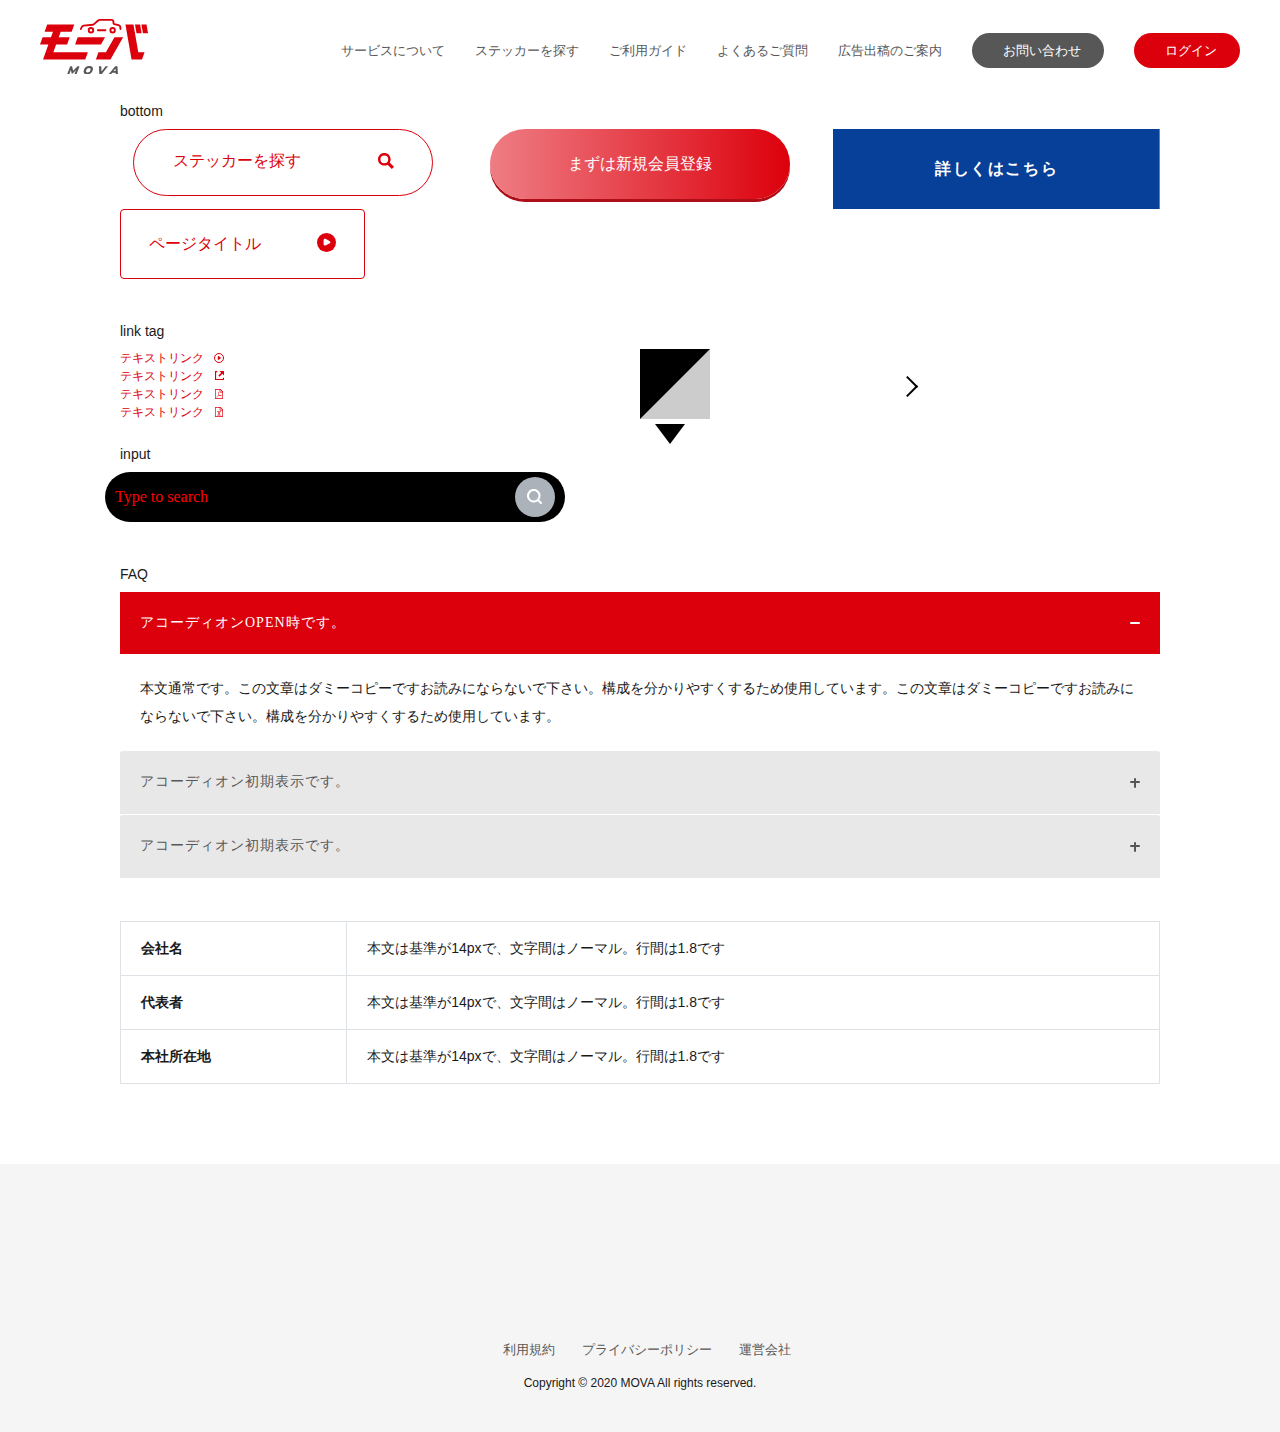
==== commit dd11da87: "table" ====
--- a/index.html
+++ b/index.html
@@ -145,7 +145,7 @@
             </form>
         </div>
         <label>FAQ</label>
-        <section class="faq-section">
+        <section class="faq-section mb-5">
             <div class="row">
                 <!-- ***** FAQ Start ***** -->
                 <div class="col-md-12">
@@ -153,98 +153,42 @@
                         <div class="card">
                             <div class="card-header" id="faqHeading-1">
                                 <div class="mb-0">
-                                    <h5 class="faq-title collapsed" data-toggle="collapse" data-target="#faqCollapse-1" data-aria-expanded="true" data-aria-controls="faqCollapse-1">
-                                        <span class="badge">1</span>What is Lorem Ipsum?
+                                    <h5 class="faq-title collapsed" data-toggle="collapse" data-target="#faqCollapse-1" data-aria-expanded="true" data-aria-controls="faqCollapse-1" aria-expanded="true">
+                                        アコーディオンOPEN時です。
                                     </h5>
                                 </div>
                             </div>
-                            <div id="faqCollapse-1" class="collapse" aria-labelledby="faqHeading-1" data-parent="#accordion">
+                            <div id="faqCollapse-1" class="collapse show" aria-labelledby="faqHeading-1" data-parent="#accordion">
                                 <div class="card-body">
-                                    <p>Lorem Ipsum is simply dummy text of the printing and typesetting industry. Lorem Ipsum has been the industry's standard dummy text ever since the 1500s, when an unknown printer took a galley of type and scrambled it to make a type specimen book. </p>
-                                </div>
-                            </div>
-                        </div>
+                                   <div class="desc">本文通常です。この文章はダミーコピーですお読みにならないで下さい。構成を分かりやすくするため使用しています。この文章はダミーコピーですお読みにならないで下さい。構成を分かりやすくするため使用しています。</div>
+                                </div>
+                            </div>
+                        </div> <!-- end card 1 -->
                         <div class="card">
                             <div class="card-header" id="faqHeading-2">
                                 <div class="mb-0">
-                                    <h5 class="faq-title" data-toggle="collapse" data-target="#faqCollapse-2" data-aria-expanded="false" data-aria-controls="faqCollapse-2">
-                                        <span class="badge">2</span> Where does it come from?
+                                    <h5 class="faq-title" data-toggle="collapse" data-target="#faqCollapse-2" data-aria-expanded="false" data-aria-controls="faqCollapse-2" aria-expanded="false">
+                                        アコーディオン初期表示です。
                                     </h5>
                                 </div>
                             </div>
                             <div id="faqCollapse-2" class="collapse" aria-labelledby="faqHeading-2" data-parent="#accordion">
                                 <div class="card-body">
-                                    <p>Contrary to popular belief, Lorem Ipsum is not simply random text. It has roots in a piece of classical Latin literature from 45 BC, making it over 2000 years old.</p>
-                                </div>
-                            </div>
-                        </div>
+                                    <div class="desc">本文通常です。この文章はダミーコピーですお読みにならないで下さい。構成を分かりやすくするため使用しています。この文章はダミーコピーですお読みにならないで下さい。構成を分かりやすくするため使用しています。</div>
+                                </div>
+                            </div>
+                        </div> <!-- end card 2 -->
                         <div class="card">
                             <div class="card-header" id="faqHeading-3">
                                 <div class="mb-0">
-                                    <h5 class="faq-title" data-toggle="collapse" data-target="#faqCollapse-3" data-aria-expanded="false" data-aria-controls="faqCollapse-3">
-                                        <span class="badge">3</span>Why do we use it?
+                                    <h5 class="faq-title" data-toggle="collapse" data-target="#faqCollapse-3" data-aria-expanded="false" data-aria-controls="faqCollapse-3" aria-expanded="false">
+                                        アコーディオン初期表示です。
                                     </h5>
                                 </div>
                             </div>
                             <div id="faqCollapse-3" class="collapse" aria-labelledby="faqHeading-3" data-parent="#accordion">
                                 <div class="card-body">
-                                    <p>It is a long established fact that a reader will be distracted by the readable content of a page when looking at its layout. The point of using Lorem Ipsum is that it has a more-or-less normal distribution of letters, as opposed to using 'Content here, content here.</p>
-                                </div>
-                            </div>
-                        </div>
-                        <div class="card">
-                            <div class="card-header" id="faqHeading-4">
-                                <div class="mb-0">
-                                    <h5 class="faq-title" data-toggle="collapse" data-target="#faqCollapse-4" data-aria-expanded="false" data-aria-controls="faqCollapse-4">
-                                        <span class="badge">4</span> Where can I get some?
-                                    </h5>
-                                </div>
-                            </div>
-                            <div id="faqCollapse-4" class="collapse" aria-labelledby="faqHeading-4" data-parent="#accordion">
-                                <div class="card-body">
-                                    <p>There are many variations of passages of Lorem Ipsum available, but the majority have suffered alteration in some form, by injected humour, or randomised words which don't look even slightly believable.</p>
-                                </div>
-                            </div>
-                        </div>
-                        <div class="card">
-                            <div class="card-header" id="faqHeading-5">
-                                <div class="mb-0">
-                                    <h5 class="faq-title" data-toggle="collapse" data-target="#faqCollapse-5" data-aria-expanded="false" data-aria-controls="faqCollapse-5">
-                                        <span class="badge">5</span> What is Lorem Ipsum?
-                                    </h5>
-                                </div>
-                            </div>
-                            <div id="faqCollapse-5" class="collapse" aria-labelledby="faqHeading-5" data-parent="#accordion">
-                                <div class="card-body">
-                                    <p> It has survived not only five centuries, but also the leap into electronic typesetting, remaining essentially unchanged. It was popularised in the 1960s with the release of Letraset sheets containing</p>
-                                </div>
-                            </div>
-                        </div>
-                        <div class="card">
-                            <div class="card-header" id="faqHeading-6">
-                                <div class="mb-0">
-                                    <h5 class="faq-title" data-toggle="collapse" data-target="#faqCollapse-6" data-aria-expanded="false" data-aria-controls="faqCollapse-6">
-                                        <span class="badge">6</span> Where does it come from?
-                                    </h5>
-                                </div>
-                            </div>
-                            <div id="faqCollapse-6" class="collapse" aria-labelledby="faqHeading-6" data-parent="#accordion">
-                                <div class="card-body">
-                                    <p>The standard chunk of Lorem Ipsum used since the 1500s is reproduced below for those interested. Sections 1.10.32 and 1.10.33 from "de Finibus Bonorum et Malorum" by Cicero are also reproduced in their exact original form, accompanied by English versions from the 1914 translation by H. Rackham.</p>
-                                </div>
-                            </div>
-                        </div>
-                        <div class="card">
-                            <div class="card-header" id="faqHeading-7">
-                                <div class="mb-0">
-                                    <h5 class="faq-title" data-toggle="collapse" data-target="#faqCollapse-7" data-aria-expanded="false" data-aria-controls="faqCollapse-7">
-                                        <span class="badge">7</span> Why do we use it?
-                                    </h5>
-                                </div>
-                            </div>
-                            <div id="faqCollapse-7" class="collapse" aria-labelledby="faqHeading-7" data-parent="#accordion">
-                                <div class="card-body">
-                                    <p>Many desktop publishing packages and web page editors now use Lorem Ipsum as their default model text, and a search for 'lorem ipsum' will uncover many web sites still in their infancy. Various versions have evolved over the years, sometimes by accident, sometimes on purpose (injected humour and the like).</p>
+                                    <div class="desc">本文通常です。この文章はダミーコピーですお読みにならないで下さい。構成を分かりやすくするため使用しています。この文章はダミーコピーですお読みにならないで下さい。構成を分かりやすくするため使用しています。</div>
                                 </div>
                             </div>
                         </div>
@@ -252,6 +196,22 @@
                 </div>
             </div>
         </section>
+        <table class="company-table table table-bordered">
+            <tbody class="tab-cont">
+                <tr>
+                    <th>会社名</th>
+                    <td class="desc">本文は基準が14pxで、文字間はノーマル。行間は1.8です</td>
+                </tr>
+                <tr>
+                    <th>代表者</th>
+                    <td class="desc">本文は基準が14pxで、文字間はノーマル。行間は1.8です</td>
+                </tr>
+                <tr>
+                    <th>本社所在地</th>
+                    <td class="desc">本文は基準が14pxで、文字間はノーマル。行間は1.8です</td>
+                </tr>
+            </tbody>
+        </table>
     </div>
 
 </main>
--- a/css/style.css
+++ b/css/style.css
@@ -1974,99 +1974,99 @@
     left: 80px;
     top: 26%; }
 
-.faq-section {
-  background: #fdfdfd;
-  min-height: 100vh;
-  padding: 10vh 0 0; }
-
-.faq {
-  background: #FFFFFF;
-  box-shadow: 0 2px 48px 0 rgba(0, 0, 0, 0.06);
-  border-radius: 4px; }
-  .faq .card {
+.faq-section [aria-expanded="true"] {
+  background: #DC000C;
+  color: #fff !important; }
+.faq-section [aria-expanded="true"]:before {
+  transform: rotate(0deg) !important;
+  background: #fff !important;
+  z-index: 1; }
+
+.faq .card {
+  border: none;
+  background: none;
+  border-bottom: 1px solid #fff; }
+  .faq .card .card-header {
+    padding: 0px;
     border: none;
-    background: none;
-    border-bottom: 1px dashed #CEE1F8; }
-    .faq .card .card-header {
-      padding: 0px;
-      border: none;
-      background: none;
+    background: #E8E8E8;
+    -webkit-transition: all 0.3s ease 0s;
+    -moz-transition: all 0.3s ease 0s;
+    -o-transition: all 0.3s ease 0s;
+    transition: all 0.3s ease 0s; }
+    .faq .card .card-header.active {
+      background: #DC000C; }
+      .faq .card .card-header.active .faq-title {
+        color: #fff; }
+    .faq .card .card-header:hover {
+      background: #DC000C;
+      padding-left: 10px; }
+      .faq .card .card-header:hover .faq-title {
+        color: #fff; }
+    .faq .card .card-header .faq-title {
+      width: 100%;
+      text-align: left;
+      padding: 23px 20px;
+      margin-bottom: 0;
+      font-family: "YuGothic-Bold";
+      color: #585757;
+      font-size: 14px;
+      letter-spacing: 1px;
+      text-decoration: none !important;
       -webkit-transition: all 0.3s ease 0s;
       -moz-transition: all 0.3s ease 0s;
       -o-transition: all 0.3s ease 0s;
-      transition: all 0.3s ease 0s; }
-      .faq .card .card-header:hover {
-        background: rgba(233, 30, 99, 0.1);
-        padding-left: 10px; }
-      .faq .card .card-header .faq-title {
-        width: 100%;
-        text-align: left;
-        padding: 0px;
-        padding-left: 30px;
-        padding-right: 30px;
-        font-weight: 400;
-        font-size: 15px;
-        letter-spacing: 1px;
-        color: #3B566E;
-        text-decoration: none !important;
-        -webkit-transition: all 0.3s ease 0s;
-        -moz-transition: all 0.3s ease 0s;
-        -o-transition: all 0.3s ease 0s;
-        transition: all 0.3s ease 0s;
-        cursor: pointer;
-        padding-top: 20px;
-        padding-bottom: 20px;
-        position: relative; }
-        .faq .card .card-header .faq-title:after {
-          position: absolute;
-          content: "";
-          width: 16px;
-          height: 2px;
-          background: red;
-          border-radius: 2px;
-          transition: all 0.25s cubic-bezier(0.4, 0, 0.2, 1);
-          right: 0; }
-        .faq .card .card-header .faq-title:before {
-          content: '';
-          position: absolute;
-          width: 16px;
-          height: 2px;
-          background: red;
-          border-radius: 2px;
-          transition: all 0.25s cubic-bezier(0.4, 0, 0.2, 1);
-          transform: rotate(90deg);
-          right: 0; }
-        .faq .card .card-header .faq-title.active:before {
-          transform: rotate(0deg); }
-        .faq .card .card-header .faq-title p {
-          padding: 0 190px;
-          margin-bottom: 10px; }
-        .faq .card .card-header .faq-title .badge {
-          display: inline-block;
-          width: 20px;
-          height: 20px;
-          line-height: 14px;
-          float: left;
-          -webkit-border-radius: 100px;
-          -moz-border-radius: 100px;
-          border-radius: 100px;
-          text-align: center;
-          background: #E91E63;
-          color: #fff;
-          font-size: 12px;
-          margin-right: 20px; }
-    .faq .card .card-body {
-      padding: 30px;
-      padding-left: 35px;
-      padding-bottom: 16px;
-      font-weight: 400;
-      font-size: 16px;
-      color: #6F8BA4;
-      line-height: 28px;
-      letter-spacing: 1px;
-      border-top: 1px solid #F3F8FF; }
-      .faq .card .card-body p {
-        margin-bottom: 14px; }
+      transition: all 0.3s ease 0s;
+      cursor: pointer;
+      position: relative; }
+      .faq .card .card-header .faq-title:after {
+        position: absolute;
+        content: "";
+        width: 10px;
+        height: 2px;
+        background: #585757;
+        border-radius: 2px;
+        transition: all 0.25s cubic-bezier(0.4, 0, 0.2, 1);
+        right: 20px;
+        top: 48%; }
+      .faq .card .card-header .faq-title:before {
+        content: '';
+        position: absolute;
+        width: 10px;
+        height: 2px;
+        background: #585757;
+        border-radius: 2px;
+        transition: all 0.25s cubic-bezier(0.4, 0, 0.2, 1);
+        transform: rotate(90deg);
+        right: 20px;
+        top: 0;
+        bottom: 0;
+        margin: auto; }
+      .faq .card .card-header .faq-title.active:before {
+        transform: rotate(0deg); }
+      .faq .card .card-header .faq-title p {
+        padding: 0 190px;
+        margin-bottom: 10px; }
+      .faq .card .card-header .faq-title .badge {
+        display: inline-block;
+        width: 20px;
+        height: 20px;
+        line-height: 14px;
+        float: left;
+        -webkit-border-radius: 100px;
+        -moz-border-radius: 100px;
+        border-radius: 100px;
+        text-align: center;
+        background: #E91E63;
+        color: #fff;
+        font-size: 12px;
+        margin-right: 20px; }
+  .faq .card .card-body {
+    padding: 20px;
+    padding-left: 20px;
+    padding-bottom: 20px;
+    font-size: 14px;
+    line-height: 28px; }
 
 @media (max-width: 991px) {
   .faq {
@@ -2075,5 +2075,23 @@
   .faq .card .card-header .faq-title {
     line-height: 26px;
     margin-top: 10px; } }
+.company-table {
+  margin-bottom: 80px; }
+  .company-table.table-bordered td, .company-table.table-bordered th {
+    padding: 16px 20px; }
+
+.acsset-company {
+  margin-bottom: 100px; }
+  .acsset-company .desc {
+    line-height: 1.8; }
+
+@media (max-width: 767px) {
+  .company-table tr {
+    display: block; }
+    .company-table tr th {
+      width: 100%;
+      display: block; }
+    .company-table tr td {
+      display: block; } }
 
 /*# sourceMappingURL=style.css.map */
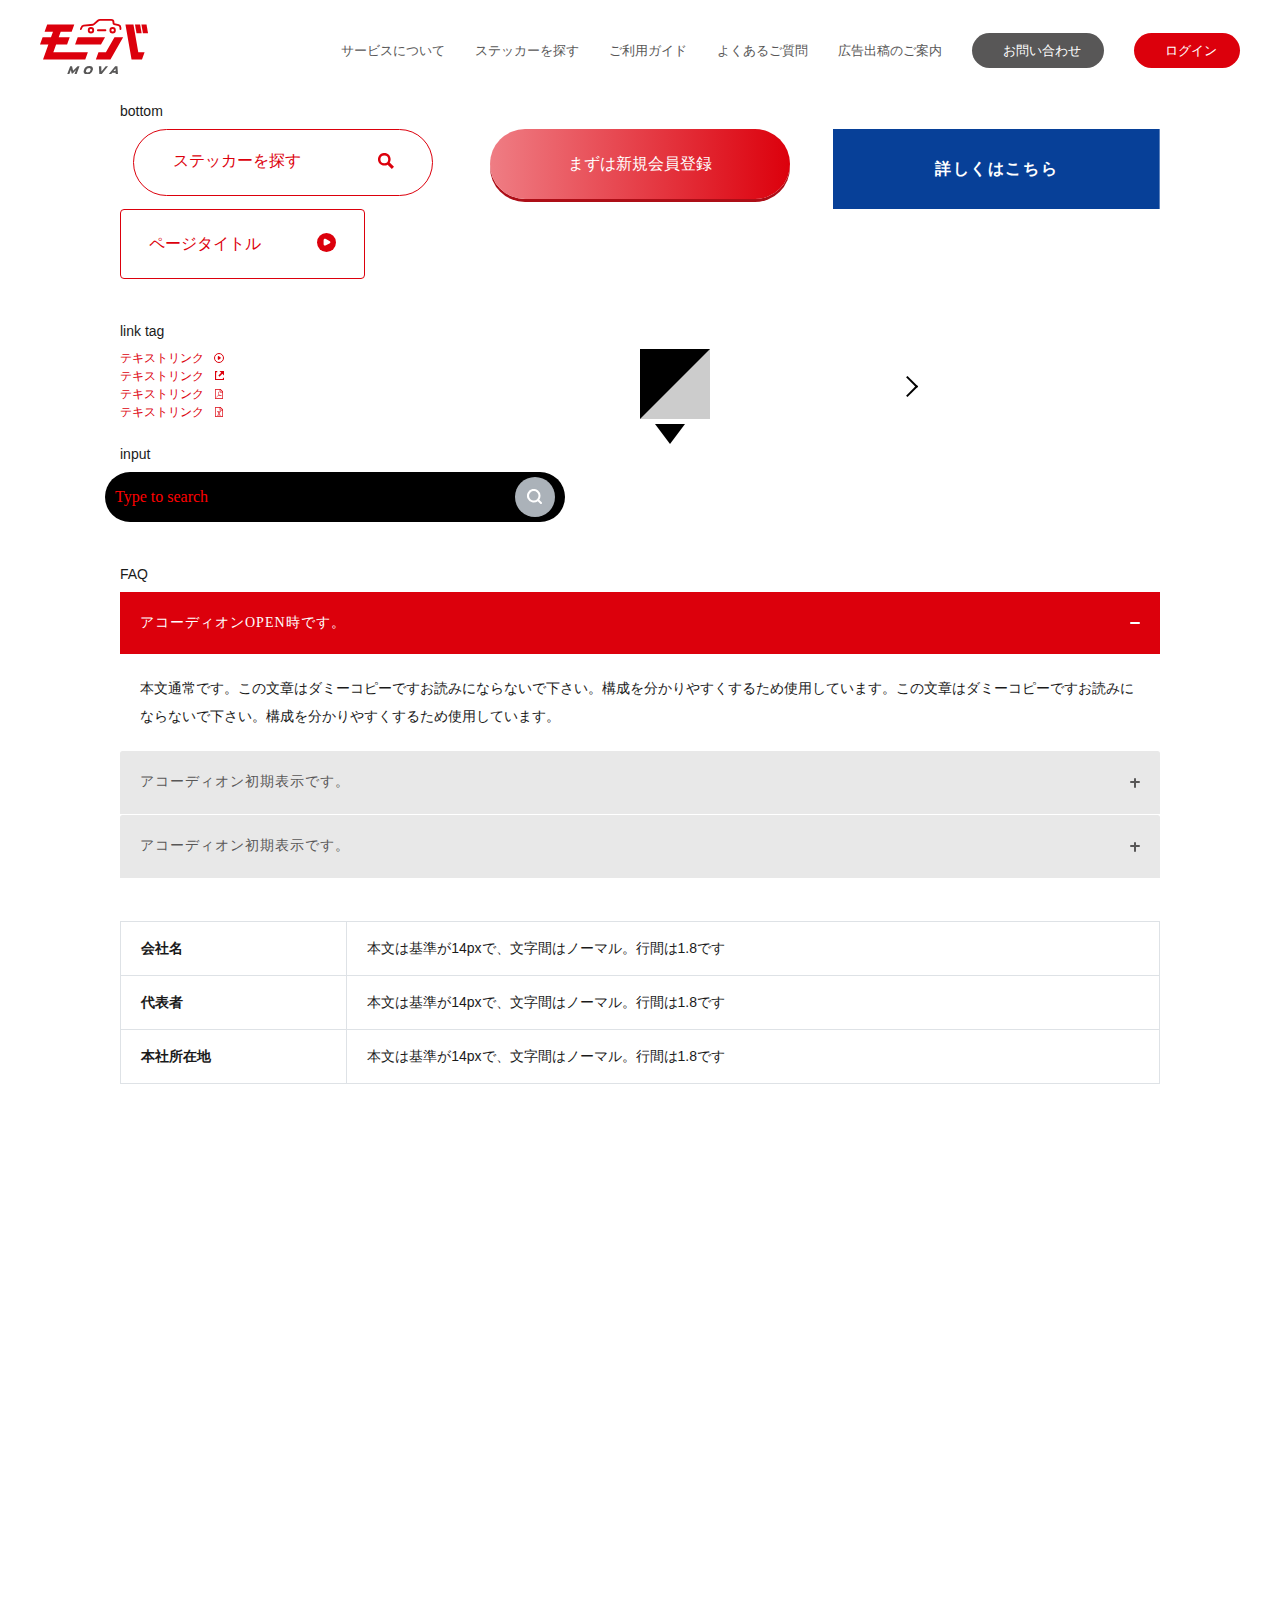
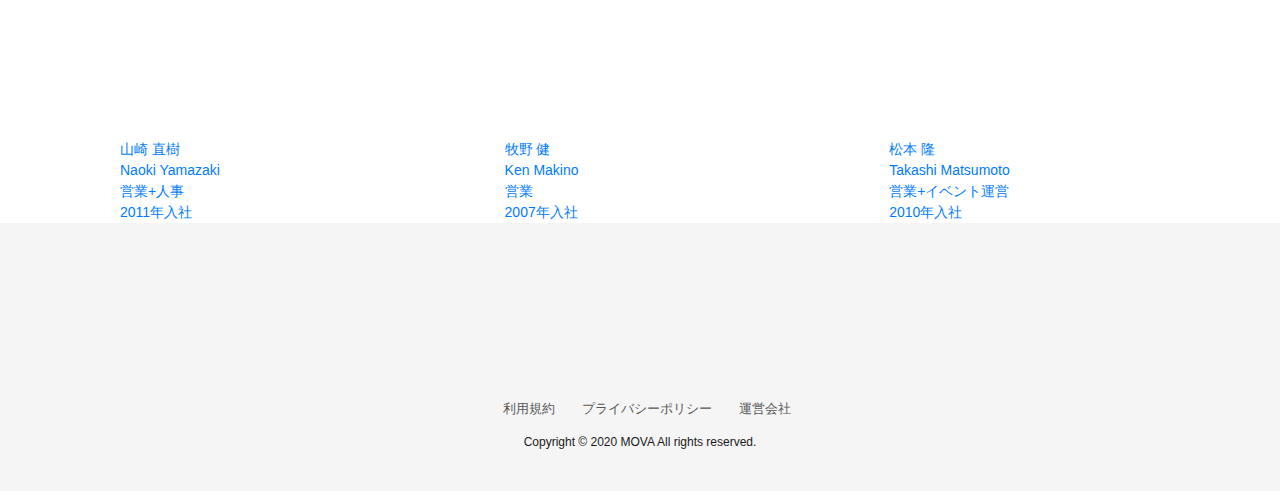
==== commit 4c042e7d: "box js" ====
--- a/index.html
+++ b/index.html
@@ -24,6 +24,7 @@
     <link rel="stylesheet" type="text/css" title="" href="css/slick-theme.min.css"> 
     <link rel="stylesheet" type="text/css" title="" href="css/swiper.min.css"> -->
     <link rel="stylesheet" type="text/css" title="" href="css/style.css">
+    <link rel="stylesheet" type="text/css" title="" href="css/test.css">
     <link rel="stylesheet" type="text/css" title="" href="css/responsive.css">
 
     <script type="text/javascript" src="js/jquery.min.js"></script>
@@ -212,6 +213,80 @@
                 </tr>
             </tbody>
         </table>
+
+        <div class="center-xy">
+            <div class="cb-video-container">
+                <video class="video" width="100%" height="500px" poster="">
+                    <source src="https://www.w3schools.com/tags/mov_bbb.mp4" type="video/mp4">
+                </video>
+                <div class="play-pause--click-area">
+                    <div class="play-pause--container center-xy">
+                        <div class="play-pause--icon play-icon"></div>
+                        <div class="play-pause--icon pause-icon"></div>
+                    </div>
+                </div>
+            </div>
+        </div>
+        <!-- hover-box -->
+        <div class="p-index-section">
+            <div class="p-index-section__flex"><a class="p-member-local-navi__item" href="/recruit/newgrads/staff/yamazaki/">
+                    <div class="p-member-local-navi__item-thumb">
+                        <div class="c-border-box js-hover">
+                            <div class="c-border-box__border js-scroll-item c-anime-dl-border3">
+                                <div class="c-border-box__border-line c-border-box__border-line--01 c-border-box__border-line--sky-blue c-anime-dl-line1-bfaf3"></div>
+                                <div class="c-border-box__border-line c-border-box__border-line--02 c-border-box__border-line--sky-blue c-anime-dl-line2-bfaf3"></div>
+                            </div>
+                            <div class="c-border-box__thumb"><img src="https://www.napla.co.jp/recruit/newgrads/img/common/member_image01.jpg" alt=""></div>
+                            <div class="c-border-box__border-text">VIEW</div>
+                        </div>
+                    </div>
+                    <div class="c-member-info">
+                        <div class="c-member-info__name-ja">山崎 直樹</div>
+                        <div class="c-member-info__name-en">Naoki Yamazaki</div>
+                        <div class="c-member-info__role"><span class="c-member-info__role-box">営業</span><span class="c-member-info__role-plus">+</span><span class="c-member-info__role-box">人事</span>
+                        </div>
+                        <div class="c-member-info__date">2011年入社</div>
+                    </div>
+                </a><a class="p-member-local-navi__item" href="/recruit/newgrads/staff/makino/">
+                    <div class="p-member-local-navi__item-thumb">
+                        <div class="c-border-box js-hover">
+                            <div class="c-border-box__border js-scroll-item c-anime-dl-border4">
+                                <div class="c-border-box__border-line c-border-box__border-line--01 c-border-box__border-line--sky-blue c-anime-dl-line1-bfaf4"></div>
+                                <div class="c-border-box__border-line c-border-box__border-line--02 c-border-box__border-line--sky-blue c-anime-dl-line2-bfaf4"></div>
+                            </div>
+                            <div class="c-border-box__thumb"><img src="https://www.napla.co.jp/recruit/newgrads/img/common/member_image01.jpg" alt=""></div>
+                            <div class="c-border-box__border-text">VIEW</div>
+                        </div>
+                    </div>
+                    <div class="c-member-info">
+                        <div class="c-member-info__name-ja">牧野 健</div>
+                        <div class="c-member-info__name-en">Ken Makino</div>
+                        <div class="c-member-info__role"><span class="c-member-info__role-box">営業</span>
+                        </div>
+                        <div class="c-member-info__date">2007年入社</div>
+                    </div>
+                </a><a class="p-member-local-navi__item" href="/recruit/newgrads/staff/matsumoto/">
+                    <div class="p-member-local-navi__item-thumb">
+                        <div class="c-border-box js-hover">
+                            <div class="c-border-box__border js-scroll-item c-anime-dl-border5">
+                                <div class="c-border-box__border-line c-border-box__border-line--01 c-border-box__border-line--sky-blue c-anime-dl-line1-bfaf5"></div>
+                                <div class="c-border-box__border-line c-border-box__border-line--02 c-border-box__border-line--sky-blue c-anime-dl-line2-bfaf5"></div>
+                            </div>
+                            <div class="c-border-box__thumb"><img src="https://www.napla.co.jp/recruit/newgrads/img/common/member_image01.jpg" alt=""></div>
+                            <div class="c-border-box__border-text">VIEW</div>
+                        </div>
+                    </div>
+                    <div class="c-member-info">
+                        <div class="c-member-info__name-ja">松本 隆</div>
+                        <div class="c-member-info__name-en">Takashi Matsumoto</div>
+                        <div class="c-member-info__role"><span class="c-member-info__role-box">営業</span><span class="c-member-info__role-plus">+</span><span class="c-member-info__role-box">イベント運営</span>
+                        </div>
+                        <div class="c-member-info__date">2010年入社</div>
+                    </div>
+                </a>
+            </div>
+
+        </div>
     </div>
 
 </main>
@@ -239,6 +314,7 @@
 </script>
 <script type="text/javascript" src="js/bootstrap.min.js"></script>
 <script type="text/javascript" src="js/slick.min.js"></script>
+<script type="text/javascript" src="js/test.js"></script>
 
 <script type="text/javascript" src="js/private.js"></script>
 </body>
--- a/css/style.css
+++ b/css/style.css
@@ -2095,3 +2095,70 @@
       display: block; } }
 
 /*# sourceMappingURL=style.css.map */
+.video-parent-class {
+    margin: 0 auto;
+}
+.pause-play-img {
+            position: absolute;
+            /*top: 50%;*/
+            z-index: 99;
+            /*margin-top: -50px;*/
+            left: 50%;
+            display: none;
+            opacity: 0.4;
+            width: 64px;
+        }
+
+        .video-parent-class:hover img.pause-play-img {
+            display: block;
+        }
+
+        .video-parent-class {
+            position: relative;
+        }
+
+        /*Floating CSS Start*/
+
+        @keyframes fade-in-up {
+            0% {
+                opacity: 0;
+            }
+            100% {
+                transform: translateY(0);
+                opacity: 1;
+            }
+        }
+
+        .stuck {
+            position: fixed;
+            bottom: 20px;
+            right: 20px;
+            transform: translateY(100%);
+            width: 260px;
+            height: 145px;
+            animation: fade-in-up .25s ease forwards;
+            z-index: 999;
+        }
+
+        /*Floating CSS End*/
+p.scrolldown {
+    width: 200px;
+    font-size: 20px;
+    font-weight: bold;
+    text-align: center;
+    border: 1px solid;
+    background: #ff7037;
+    position: fixed;
+    right: 75px;
+    color: #fff;
+    -webkit-animation-name: example; /* Safari 4.0 - 8.0 */
+    -webkit-animation-duration: 4s; /* Safari 4.0 - 8.0 */
+    animation-name: example;
+    animation-duration: 2s;
+}
+
+/*custormer box*/
+
+.p-index-section__flex {
+    margin-top: 75px;
+}--- a/css/test.css
+++ b/css/test.css
@@ -0,0 +1,545 @@
+@keyframes contentInnerStay {
+    0% {
+        -webkit-transform: translateX(100%);
+        transform: translateX(100%)
+    }
+
+    5% {
+        -webkit-transform: translateX(100%);
+        transform: translateX(100%)
+    }
+
+    100% {
+        -webkit-transform: translateX(0);
+        transform: translateX(0)
+    }
+}
+
+@-webkit-keyframes drawBorderX {
+    0% {
+        -webkit-transform: scaleX(0) translate3d(0, 0, 0);
+        transform: scaleX(0) translate3d(0, 0, 0);
+        opacity: 0
+    }
+
+    1% {
+        -webkit-transform: scaleX(0) translate3d(0, 0, 0);
+        transform: scaleX(0) translate3d(0, 0, 0);
+        opacity: 1
+    }
+
+    100% {
+        -webkit-transform: scaleX(100%) translate3d(0, 0, 0);
+        transform: scaleX(100%) translate3d(0, 0, 0);
+        opacity: 1
+    }
+}
+
+@keyframes drawBorderX {
+    0% {
+        -webkit-transform: scaleX(0) translate3d(0, 0, 0);
+        transform: scaleX(0) translate3d(0, 0, 0);
+        opacity: 0
+    }
+
+    1% {
+        -webkit-transform: scaleX(0) translate3d(0, 0, 0);
+        transform: scaleX(0) translate3d(0, 0, 0);
+        opacity: 1
+    }
+
+    100% {
+        -webkit-transform: scaleX(100%) translate3d(0, 0, 0);
+        transform: scaleX(100%) translate3d(0, 0, 0);
+        opacity: 1
+    }
+}
+
+@-webkit-keyframes drawBorderY {
+    0% {
+        -webkit-transform: scaleY(0) translate3d(0, 0, 0);
+        transform: scaleY(0) translate3d(0, 0, 0);
+        opacity: 0
+    }
+
+    1% {
+        -webkit-transform: scaleY(0) translate3d(0, 0, 0);
+        transform: scaleY(0) translate3d(0, 0, 0);
+        opacity: 1
+    }
+
+    100% {
+        -webkit-transform: scaleY(100%) translate3d(0, 0, 0);
+        transform: scaleY(100%) translate3d(0, 0, 0);
+        opacity: 1
+    }
+}
+
+@keyframes drawBorderY {
+    0% {
+        -webkit-transform: scaleY(0) translate3d(0, 0, 0);
+        transform: scaleY(0) translate3d(0, 0, 0);
+        opacity: 0
+    }
+
+    1% {
+        -webkit-transform: scaleY(0) translate3d(0, 0, 0);
+        transform: scaleY(0) translate3d(0, 0, 0);
+        opacity: 1
+    }
+
+    100% {
+        -webkit-transform: scaleY(100%) translate3d(0, 0, 0);
+        transform: scaleY(100%) translate3d(0, 0, 0);
+        opacity: 1
+    }
+}
+
+@-webkit-keyframes sheftBorderPc {
+    0% {
+        -webkit-transform: translate(0, 0);
+        transform: translate(0, 0)
+    }
+
+    100% {
+        -webkit-transform: translate(-20px, -20px);
+        transform: translate(-20px, -20px)
+    }
+}
+
+@keyframes sheftBorderPc {
+    0% {
+        -webkit-transform: translate(0, 0);
+        transform: translate(0, 0)
+    }
+
+    100% {
+        -webkit-transform: translate(-20px, -20px);
+        transform: translate(-20px, -20px)
+    }
+}
+
+@-webkit-keyframes sheftBorderSp {
+    0% {
+        -webkit-transform: translate(0, 0);
+        transform: translate(0, 0)
+    }
+
+    100% {
+        -webkit-transform: translate(-10px, -10px);
+        transform: translate(-10px, -10px)
+    }
+}
+
+@keyframes sheftBorderSp {
+    0% {
+        -webkit-transform: translate(0, 0);
+        transform: translate(0, 0)
+    }
+
+    100% {
+        -webkit-transform: translate(-10px, -10px);
+        transform: translate(-10px, -10px)
+    }
+}
+
+
+.c-anime-dl-line1-bfaf3:before {
+    -webkit-animation-delay: .9s;
+    animation-delay: .9s
+}
+
+.c-anime-dl-line1-bfaf3:after {
+    -webkit-animation-delay: 1.1s;
+    animation-delay: 1.1s
+}
+
+.c-anime-dl-line2-bfaf3:before {
+    -webkit-animation-delay: 1.3s;
+    animation-delay: 1.3s
+}
+
+.c-anime-dl-line2-bfaf3:after {
+    -webkit-animation-delay: 1.5s;
+    animation-delay: 1.5s
+}
+
+.c-anime-dl-scroll3 {
+    -webkit-animation-delay: .85s;
+    animation-delay: .85s
+}
+
+.c-anime-dl-4 {
+    -webkit-animation-delay: 1.2s;
+    animation-delay: 1.2s
+}
+
+.c-anime-dl-af4:after {
+    -webkit-animation-delay: .8s;
+    animation-delay: .8s
+}
+
+.c-anime-dl-border4 {
+    -webkit-animation-delay: 2s;
+    animation-delay: 2s
+}
+
+.c-anime-dl-line1-bfaf4:before {
+    -webkit-animation-delay: 1.2s;
+    animation-delay: 1.2s
+}
+
+.c-anime-dl-line1-bfaf4:after {
+    -webkit-animation-delay: 1.4s;
+    animation-delay: 1.4s
+}
+
+.c-anime-dl-line2-bfaf4:before {
+    -webkit-animation-delay: 1.6s;
+    animation-delay: 1.6s
+}
+
+.c-anime-dl-line2-bfaf4:after {
+    -webkit-animation-delay: 1.8s;
+    animation-delay: 1.8s
+}
+
+.c-anime-dl-scroll4 {
+    -webkit-animation-delay: 1s;
+    animation-delay: 1s
+}
+
+
+
+.c-anime-dl-5 {
+    -webkit-animation-delay: 1.35s;
+    animation-delay: 1.35s
+}
+
+.c-anime-dl-af5:after {
+    -webkit-animation-delay: .95s;
+    animation-delay: .95s
+}
+
+.c-anime-dl-border5 {
+    -webkit-animation-delay: 2.3s;
+    animation-delay: 2.3s
+}
+
+.c-anime-dl-line1-bfaf5:before {
+    -webkit-animation-delay: 1.5s;
+    animation-delay: 1.5s
+}
+
+.c-anime-dl-line1-bfaf5:after {
+    -webkit-animation-delay: 1.7s;
+    animation-delay: 1.7s
+}
+
+.c-anime-dl-line2-bfaf5:before {
+    -webkit-animation-delay: 1.9s;
+    animation-delay: 1.9s
+}
+
+.c-anime-dl-line2-bfaf5:after {
+    -webkit-animation-delay: 2.1s;
+    animation-delay: 2.1s
+}
+
+.c-anime-dl-scroll5 {
+    -webkit-animation-delay: 1.15s;
+    animation-delay: 1.15s
+}
+
+.c-border-box {
+    width: 100%;
+    display: block;
+    position: relative;
+    z-index: 100
+}
+
+.c-border-box__border {
+    width: 100%;
+    height: 100%;
+    position: absolute
+}
+
+.c-border-box__border-line:after,
+.c-border-box__border-line:before {
+    content: '';
+    display: block;
+    position: absolute;
+    z-index: 100;
+    opacity: 0
+}
+
+.c-border-box__border-line:before {
+    width: 100%;
+    height: 8px
+}
+
+.c-border-box__border-line:after {
+    width: 8px;
+    height: 100%
+}
+
+@media all and (max-width:767px) {
+    .c-border-box__border-line:before {
+        height: 4px
+    }
+
+    .c-border-box__border-line:after {
+        width: 4px
+    }
+}
+
+.c-border-box__border-line--01:after,
+.c-border-box__border-line--01:before {
+    top: 0;
+    right: 0
+}
+
+.c-border-box__border-line--02:after,
+.c-border-box__border-line--02:before {
+    bottom: 0;
+    left: 0
+}
+
+
+.c-border-box__border-line--sky-blue:after,
+.c-border-box__border-line--sky-blue:before {
+    background-color: #58c1db
+}
+
+
+.c-border-box__border-text {
+    position: absolute;
+    top: 50%;
+    left: 50%;
+    z-index: 101;
+    color: #fff;
+    font-weight: 600;
+    -webkit-transform: translate(-50%, -50%);
+    transform: translate(-50%, -50%)
+}
+
+.c-border-box__thumb {
+    width: 100%;
+    -webkit-backface-visibility: hidden;
+    backface-visibility: hidden
+}
+
+.c-border-box__thumb img {
+    display: block;
+    width: 100%;
+    -webkit-backface-visibility: hidden;
+    backface-visibility: hidden
+}
+
+.c-border-box__border {
+    top: 0;
+    left: 0;
+    opacity: 1;
+    -webkit-transition: .5s;
+    transition: .5s;
+    -webkit-transition-property: top left opacity transform;
+    transition-property: top left opacity transform
+}
+
+.c-border-box__border-line {
+    -webkit-transition: .5s;
+    transition: .5s;
+    -webkit-transition-property: top left;
+    transition-property: top left
+}
+
+.c-border-box__border-line:after,
+.c-border-box__border-line:before {
+    opacity: 0;
+    -webkit-transition: .5s;
+    transition: .5s
+}
+
+.c-border-box__border-line:before {
+    -webkit-transition-property: -webkit-transform opacity;
+    transition-property: -webkit-transform opacity;
+    transition-property: transform opacity;
+    transition-property: transform opacity, -webkit-transform opacity
+}
+
+.c-border-box__border-line:after {
+    -webkit-transition-property: -webkit-transform opacity;
+    transition-property: -webkit-transform opacity;
+    transition-property: transform opacity;
+    transition-property: transform opacity, -webkit-transform opacity
+}
+
+.c-border-box__border-text {
+    opacity: 0;
+    -webkit-transition: .5s;
+    transition: .5s;
+    -webkit-transition-property: opacity;
+    transition-property: opacity
+}
+
+.c-border-box__border.is-animate,
+.c-border-box__border.is-shown {
+    -webkit-animation-duration: .5s;
+    animation-duration: .5s;
+    -webkit-animation-fill-mode: forwards;
+    animation-fill-mode: forwards;
+    -webkit-animation-iteration-count: 1;
+    animation-iteration-count: 1
+}
+
+@media all and (min-width:768px) {
+
+    .c-border-box__border.is-animate,
+    .c-border-box__border.is-shown {
+        -webkit-animation-name: sheftBorderPc;
+        animation-name: sheftBorderPc
+    }
+}
+
+@media all and (max-width:767px) {
+
+    .c-border-box__border.is-animate,
+    .c-border-box__border.is-shown {
+        -webkit-animation-name: sheftBorderSp;
+        animation-name: sheftBorderSp
+    }
+}
+
+.c-border-box__border.is-animate .c-border-box__border-line:after,
+.c-border-box__border.is-animate .c-border-box__border-line:before,
+.c-border-box__border.is-no-sheft-animate .c-border-box__border-line:after,
+.c-border-box__border.is-no-sheft-animate .c-border-box__border-line:before,
+.c-border-box__border.is-shown .c-border-box__border-line:after,
+.c-border-box__border.is-shown .c-border-box__border-line:before {
+    -webkit-animation-duration: .2s;
+    animation-duration: .2s;
+    -webkit-animation-fill-mode: forwards;
+    animation-fill-mode: forwards;
+    -webkit-animation-iteration-count: 1;
+    animation-iteration-count: 1
+}
+
+.c-border-box__border.is-animate .c-border-box__border-line:before,
+.c-border-box__border.is-no-sheft-animate .c-border-box__border-line:before,
+.c-border-box__border.is-shown .c-border-box__border-line:before {
+    -webkit-animation-name: drawBorderX;
+    animation-name: drawBorderX
+}
+
+.c-border-box__border.is-animate .c-border-box__border-line:after,
+.c-border-box__border.is-no-sheft-animate .c-border-box__border-line:after,
+.c-border-box__border.is-shown .c-border-box__border-line:after {
+    -webkit-animation-name: drawBorderY;
+    animation-name: drawBorderY
+}
+
+.c-border-box__border.is-animate .c-border-box__border-line--01:before,
+.c-border-box__border.is-no-sheft-animate .c-border-box__border-line--01:before,
+.c-border-box__border.is-shown .c-border-box__border-line--01:before {
+    -webkit-transform-origin: left;
+    transform-origin: left
+}
+
+.c-border-box__border.is-animate .c-border-box__border-line--01:after,
+.c-border-box__border.is-no-sheft-animate .c-border-box__border-line--01:after,
+.c-border-box__border.is-shown .c-border-box__border-line--01:after {
+    -webkit-transform-origin: top;
+    transform-origin: top
+}
+
+
+
+.c-border-box__border.is-animate .c-border-box__border-line--02:after,
+.c-border-box__border.is-no-sheft-animate .c-border-box__border-line--02:after,
+.c-border-box__border.is-shown .c-border-box__border-line--02:after {
+    -webkit-transform-origin: bottom;
+    transform-origin: bottom
+}
+
+.c-border-box__thumb {
+    overflow: hidden;
+    position: relative;
+    z-index: -1
+}
+
+.c-border-box__thumb img {
+    -webkit-transform: scale(1);
+    transform: scale(1);
+    -webkit-transition: .5s;
+    transition: .5s
+}
+
+.c-border-box.is-over .c-border-box__border {
+    top: 20px;
+    left: 20px;
+    opacity: .5
+}
+
+.c-border-box.is-over .c-border-box__border-line:before {
+    height: 50%
+}
+
+.c-border-box.is-over .c-border-box__border-line:after {
+    width: 50%
+}
+
+.c-border-box.is-over .c-border-box__border-text {
+    opacity: 1
+}
+
+.c-border-box.is-over .c-border-box__thumb img {
+    -webkit-transform: scale(1.1);
+    transform: scale(1.1)
+}
+
+
+
+@media all and (min-width:1367px) {
+    .p-member-local-navi__items {
+        width: 80%
+    }
+}
+
+@media all and (min-width:1025px) and (max-width:1366px) {
+    .p-member-local-navi__items {
+        width: 80%
+    }
+}
+
+@media all and (min-width:1025px) {
+    .p-member-local-navi__item {
+        width: 26.04167%;
+    }
+}
+
+
+.p-index-kv-slideshow__item img {
+    -webkit-backface-visibility: hidden;
+    backface-visibility: hidden
+}
+
+.p-index-kv-slideshow__title {
+    position: absolute;
+    top: 0;
+    left: 0;
+    bottom: 0;
+    right: 0;
+    z-index: 10
+}
+
+.p-index-section__flex {
+    max-width: 1400px;
+    display: -webkit-box;
+    display: -ms-flexbox;
+    display: flex;
+    -webkit-box-pack: justify;
+    -ms-flex-pack: justify;
+    justify-content: space-between;
+    margin-left: auto;
+    margin-right: auto
+}
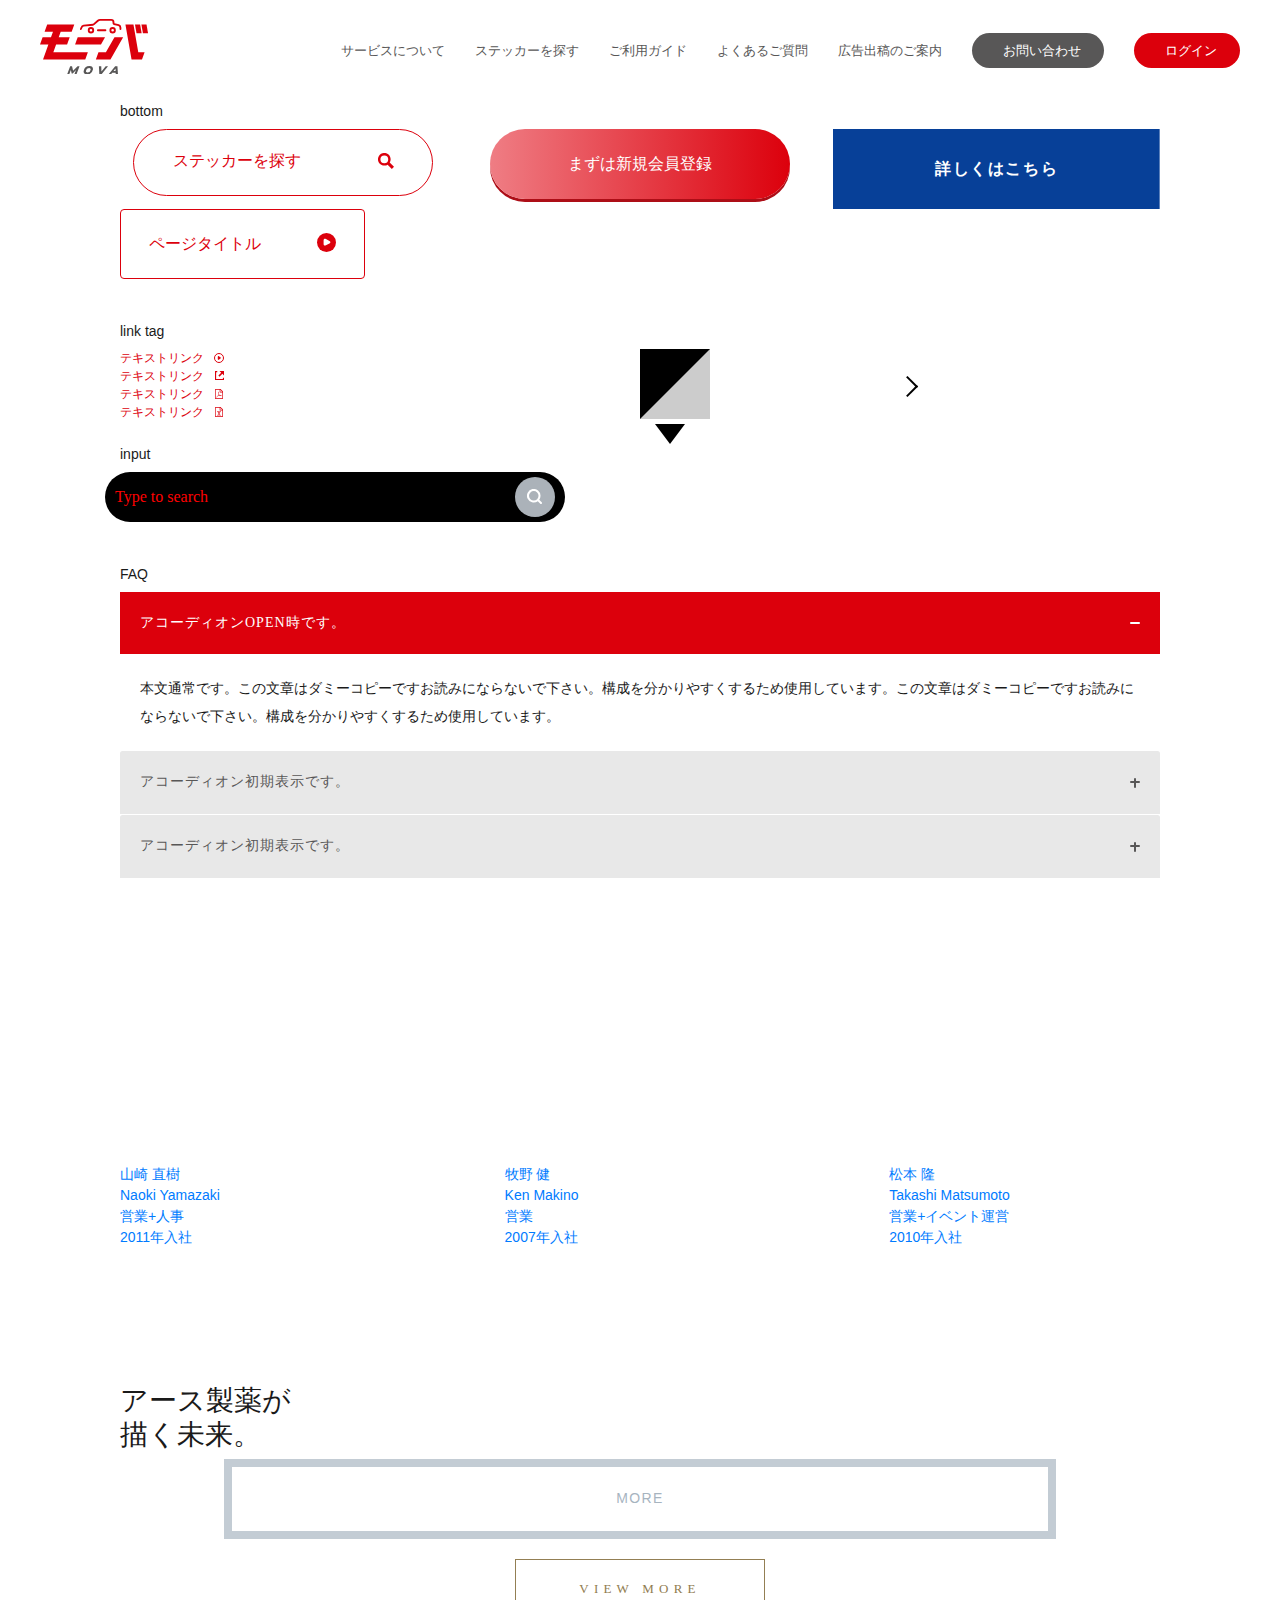
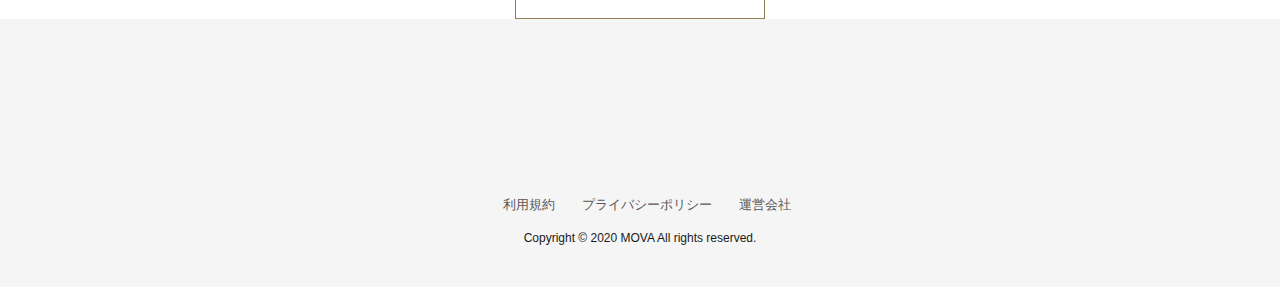
==== commit 9e327c74: "btn" ====
--- a/index.html
+++ b/index.html
@@ -146,6 +146,7 @@
             </form>
         </div>
         <label>FAQ</label>
+        <!-- faq -->
         <section class="faq-section mb-5">
             <div class="row">
                 <!-- ***** FAQ Start ***** -->
@@ -197,7 +198,7 @@
                 </div>
             </div>
         </section>
-        <table class="company-table table table-bordered">
+        <table class="company-table table table-bordered c-fade-in-up js-scroll-item">
             <tbody class="tab-cont">
                 <tr>
                     <th>会社名</th>
@@ -214,7 +215,8 @@
             </tbody>
         </table>
 
-        <div class="center-xy">
+        <!-- video -->
+        <!-- <div class="center-xy c-fade-in-up js-scroll-item">
             <div class="cb-video-container">
                 <video class="video" width="100%" height="500px" poster="">
                     <source src="https://www.w3schools.com/tags/mov_bbb.mp4" type="video/mp4">
@@ -226,7 +228,7 @@
                     </div>
                 </div>
             </div>
-        </div>
+        </div> -->
         <!-- hover-box -->
         <div class="p-index-section">
             <div class="p-index-section__flex"><a class="p-member-local-navi__item" href="/recruit/newgrads/staff/yamazaki/">
@@ -285,8 +287,48 @@
                     </div>
                 </a>
             </div>
-
-        </div>
+        </div>
+
+        <!-- text run animate -->
+        <div class="p-index-section__header p-index-section__header--business">
+            <div class="p-index-section__header-en">
+                <div class="c-border-in-out js-scroll-item  c-border-in-out--yellow-green">Business
+                    <div class="c-border-in-out__content c-anime-dl-af1">
+                        <div class="c-border-in-out__content-in1 c-anime-dl-1">
+                            <div class="c-border-in-out__content-in2 c-anime-dl-1 p-index-section__header-en-in">Business
+                            </div>
+                        </div>
+                    </div>
+                </div>
+            </div>
+            <div class="p-index-section__header-ja">
+                <div class="c-border-in-out js-scroll-item c-border-in-out--yellow-green">ナプラの仕事
+                    <div class="c-border-in-out__content c-anime-dl-af2">
+                        <div class="c-border-in-out__content-in1 c-anime-dl-2">
+                            <div class="c-border-in-out__content-in2 c-anime-dl-2 p-index-section__header-ja-in">ナプラの仕事
+                            </div>
+                        </div>
+                    </div>
+                </div>
+            </div>
+        </div>
+
+        <br>
+        <br>
+        <br>
+        <h2 class="js-anm anm-ribbon-txt is-animated">
+            <div class="anm-ribbon-txt--inner"><span class="anm-ribbon-txt--inner--txt">アース製薬が</span></div>
+            <div class="anm-ribbon-txt--inner"><span class="anm-ribbon-txt--inner--txt u-pr0">描く未来。</span></div>
+          </h2>
+        <!-- hover js btn-->
+        <a class="c-more-button js-hover" href="/recruit/newgrads/staff/">
+            <div class="c-more-button__label">More</div>
+            <div class="c-more-button__line c-more-button__line--01"></div>
+            <div class="c-more-button__line c-more-button__line--02"></div>
+        </a>
+
+        <!-- hover btn -2 -->
+        <a href="" target="_blank" class="recruit__link"><span>VIEW MORE</span></a>
     </div>
 
 </main>
--- a/css/style.css
+++ b/css/style.css
@@ -1678,6 +1678,202 @@
   width: 400px;
   font-family: "YuGothic-Regular"; }
 
+/*hover btn*/
+.c-more-button {
+  display: -webkit-box;
+  display: -ms-flexbox;
+  display: flex;
+  -webkit-box-pack: center;
+  -ms-flex-pack: center;
+  justify-content: center;
+  -webkit-box-align: center;
+  -ms-flex-align: center;
+  align-items: center;
+  margin-bottom: 0;
+  margin-left: auto;
+  margin-right: auto;
+  position: relative;
+  z-index: 100;
+  text-decoration: none; }
+
+@media all and (min-width: 768px) {
+  .c-more-button {
+    height: 80px; } }
+@media all and (min-width: 1025px) {
+  .c-more-button {
+    width: 80%; } }
+@media all and (min-width: 768px) and (max-width: 1024px) {
+  .c-more-button {
+    width: 100%; } }
+@media all and (max-width: 767px) {
+  .c-more-button {
+    width: 100%;
+    height: 60px;
+    margin-top: 20px; } }
+@media all and (min-width: 768px) {
+  .c-more-button--member {
+    width: 100%; } }
+.c-more-button__label {
+  position: relative;
+  z-index: 1000;
+  color: #a7b4bf;
+  text-transform: uppercase;
+  letter-spacing: 0.1em; }
+
+@media all and (min-width: 1025px) {
+  .c-more-button__label {
+    font-size: 16px;
+    font-size: 1rem; } }
+.c-more-button__line:after,
+.c-more-button__line:before {
+  content: '';
+  display: block;
+  position: absolute;
+  z-index: 100;
+  background-color: #c3ccd4; }
+
+.c-more-button__line:before {
+  width: 100%;
+  height: 8px; }
+
+.c-more-button__line:after {
+  width: 8px;
+  height: 100%; }
+
+@media all and (max-width: 767px) {
+  .c-more-button__line:before {
+    height: 4px; }
+
+  .c-more-button__line:after {
+    width: 4px; } }
+.c-more-button__line--01:after,
+.c-more-button__line--01:before {
+  top: 0;
+  right: 0; }
+
+.c-more-button__line--02:after,
+.c-more-button__line--02:before {
+  bottom: 0;
+  left: 0; }
+
+.c-more-button__label {
+  -webkit-transition: .5s;
+  transition: 0.5s; }
+
+.c-more-button__line:after,
+.c-more-button__line:before {
+  -webkit-transition: .35s;
+  transition: 0.35s; }
+
+.c-more-button.is-over .c-more-button__label {
+  color: #fff;
+  letter-spacing: 0.2em; }
+
+.c-more-button.is-over .c-more-button__line:before {
+  height: 50%; }
+
+.c-more-button.is-over .c-more-button__line:after {
+  width: 50%; }
+
+/*hover run out*/
+.recruit__link {
+  -webkit-box-align: center;
+  -ms-flex-align: center;
+  align-items: center;
+  position: relative;
+  display: -webkit-box;
+  display: -ms-flexbox;
+  display: flex;
+  -webkit-box-pack: center;
+  -ms-flex-pack: center;
+  justify-content: center;
+  -webkit-box-sizing: border-box;
+  box-sizing: border-box;
+  width: 250px;
+  height: 60px;
+  border: 1px solid #937f53;
+  background-color: #FFF;
+  font-size: 13px;
+  letter-spacing: 0.4em;
+  text-align: center;
+  text-decoration: none;
+  color: #917c50;
+  margin: 20px auto 0;
+  -webkit-transition: color 0s linear;
+  transition: color 0s linear;
+  -webkit-transition-delay: .05s;
+  transition-delay: 0.05s; }
+
+.recruit__link span {
+  font-family: "Halant", serif;
+  font-weight: 300;
+  -webkit-transform: scaleY(0.9);
+  transform: scaleY(0.9);
+  -webkit-transform-origin: center;
+  transform-origin: center;
+  display: inline-block;
+  display: block;
+  position: relative;
+  z-index: 1; }
+
+.recruit__link:before {
+  content: "";
+  width: 100%;
+  height: 100%;
+  position: absolute;
+  left: 0px;
+  top: 0px;
+  background-color: #917c50;
+  z-index: 0;
+  -webkit-transform-origin: right center;
+  transform-origin: right center;
+  -webkit-transform: scaleX(0);
+  transform: scaleX(0);
+  -webkit-transition: -webkit-transform 0.5s cubic-bezier(0.19, 1, 0.22, 1);
+  transition: -webkit-transform 0.5s cubic-bezier(0.19, 1, 0.22, 1);
+  transition: transform 0.5s cubic-bezier(0.19, 1, 0.22, 1);
+  transition: transform 0.5s cubic-bezier(0.19, 1, 0.22, 1), -webkit-transform 0.5s cubic-bezier(0.19, 1, 0.22, 1); }
+
+.recruit__link:hover {
+  -webkit-animation: hoverColorChange .8s;
+  animation: hoverColorChange .8s;
+  -webkit-animation-timing-function: cubic-bezier(0.19, 1, 0.22, 1);
+  animation-timing-function: cubic-bezier(0.19, 1, 0.22, 1); }
+
+.recruit__link:hover:before {
+  -webkit-animation: hoverWipe .8s;
+  animation: hoverWipe .8s;
+  -webkit-animation-timing-function: cubic-bezier(0.19, 1, 0.22, 1);
+  animation-timing-function: cubic-bezier(0.19, 1, 0.22, 1); }
+
+@keyframes hoverColorChange {
+  0% {
+    color: #917c50; }
+  50% {
+    color: #FFF; }
+  75% {
+    color: #917c50; } }
+@keyframes hoverWipe {
+  0% {
+    -webkit-transform-origin: left center;
+    transform-origin: left center;
+    -webkit-transform: scaleX(0);
+    transform: scaleX(0); }
+  50% {
+    -webkit-transform-origin: left center;
+    transform-origin: left center;
+    -webkit-transform: scaleX(1);
+    transform: scaleX(1); }
+  50.001% {
+    -webkit-transform-origin: right center;
+    transform-origin: right center;
+    -webkit-transform: scaleX(1);
+    transform: scaleX(1); }
+  100% {
+    -webkit-transform-origin: right center;
+    transform-origin: right center;
+    -webkit-transform: scaleX(0);
+    transform: scaleX(0); } }
 /*start news*/
 .big-line {
   position: relative;
@@ -2095,70 +2291,3 @@
       display: block; } }
 
 /*# sourceMappingURL=style.css.map */
-.video-parent-class {
-    margin: 0 auto;
-}
-.pause-play-img {
-            position: absolute;
-            /*top: 50%;*/
-            z-index: 99;
-            /*margin-top: -50px;*/
-            left: 50%;
-            display: none;
-            opacity: 0.4;
-            width: 64px;
-        }
-
-        .video-parent-class:hover img.pause-play-img {
-            display: block;
-        }
-
-        .video-parent-class {
-            position: relative;
-        }
-
-        /*Floating CSS Start*/
-
-        @keyframes fade-in-up {
-            0% {
-                opacity: 0;
-            }
-            100% {
-                transform: translateY(0);
-                opacity: 1;
-            }
-        }
-
-        .stuck {
-            position: fixed;
-            bottom: 20px;
-            right: 20px;
-            transform: translateY(100%);
-            width: 260px;
-            height: 145px;
-            animation: fade-in-up .25s ease forwards;
-            z-index: 999;
-        }
-
-        /*Floating CSS End*/
-p.scrolldown {
-    width: 200px;
-    font-size: 20px;
-    font-weight: bold;
-    text-align: center;
-    border: 1px solid;
-    background: #ff7037;
-    position: fixed;
-    right: 75px;
-    color: #fff;
-    -webkit-animation-name: example; /* Safari 4.0 - 8.0 */
-    -webkit-animation-duration: 4s; /* Safari 4.0 - 8.0 */
-    animation-name: example;
-    animation-duration: 2s;
-}
-
-/*custormer box*/
-
-.p-index-section__flex {
-    margin-top: 75px;
-}--- a/css/test.css
+++ b/css/test.css
@@ -208,9 +208,6 @@
     -webkit-animation-delay: 1s;
     animation-delay: 1s
 }
-
-
-
 .c-anime-dl-5 {
     -webkit-animation-delay: 1.35s;
     animation-delay: 1.35s
@@ -444,6 +441,12 @@
     -webkit-transform-origin: left;
     transform-origin: left
 }
+.c-border-box__border.is-animate .c-border-box__border-line--02:before,
+.c-border-box__border.is-no-sheft-animate .c-border-box__border-line--02:before,
+.c-border-box__border.is-shown .c-border-box__border-line--02:before {
+    -webkit-transform-origin: right;
+    transform-origin: right
+}
 
 .c-border-box__border.is-animate .c-border-box__border-line--01:after,
 .c-border-box__border.is-no-sheft-animate .c-border-box__border-line--01:after,
@@ -543,3 +546,555 @@
     margin-left: auto;
     margin-right: auto
 }
+
+/*text run*/
+
+
+
+
+
+
+@-webkit-keyframes borderInOut {
+    0% {
+        opacity: 0;
+        -webkit-transform: scaleX(0);
+        transform: scaleX(0);
+        -webkit-transform-origin: left;
+        transform-origin: left
+    }
+
+    5% {
+        opacity: 1;
+        -webkit-transform: scaleX(0);
+        transform: scaleX(0);
+        -webkit-transform-origin: left;
+        transform-origin: left
+    }
+
+    49% {
+        opacity: 1;
+        -webkit-transform: scaleX(1);
+        transform: scaleX(1);
+        -webkit-transform-origin: left;
+        transform-origin: left
+    }
+
+    50% {
+        opacity: 1;
+        -webkit-transform: scaleX(1);
+        transform: scaleX(1);
+        -webkit-transform-origin: right;
+        transform-origin: right
+    }
+
+    100% {
+        opacity: 1;
+        -webkit-transform: scaleX(0);
+        transform: scaleX(0);
+        -webkit-transform-origin: right;
+        transform-origin: right
+    }
+}
+
+@keyframes borderInOut {
+    0% {
+        opacity: 0;
+        -webkit-transform: scaleX(0);
+        transform: scaleX(0);
+        -webkit-transform-origin: left;
+        transform-origin: left
+    }
+
+    5% {
+        opacity: 1;
+        -webkit-transform: scaleX(0);
+        transform: scaleX(0);
+        -webkit-transform-origin: left;
+        transform-origin: left
+    }
+
+    49% {
+        opacity: 1;
+        -webkit-transform: scaleX(1);
+        transform: scaleX(1);
+        -webkit-transform-origin: left;
+        transform-origin: left
+    }
+
+    50% {
+        opacity: 1;
+        -webkit-transform: scaleX(1);
+        transform: scaleX(1);
+        -webkit-transform-origin: right;
+        transform-origin: right
+    }
+
+    100% {
+        opacity: 1;
+        -webkit-transform: scaleX(0);
+        transform: scaleX(0);
+        -webkit-transform-origin: right;
+        transform-origin: right
+    }
+}
+
+@-webkit-keyframes contentWrapMove {
+    0% {
+        opacity: 0;
+        -webkit-transform: translateX(-100%);
+        transform: translateX(-100%)
+    }
+
+    5% {
+        opacity: 1;
+        -webkit-transform: translateX(-100%);
+        transform: translateX(-100%)
+    }
+
+    100% {
+        opacity: 1;
+        -webkit-transform: translateX(0);
+        transform: translateX(0)
+    }
+}
+
+@keyframes contentWrapMove {
+    0% {
+        opacity: 0;
+        -webkit-transform: translateX(-100%);
+        transform: translateX(-100%)
+    }
+
+    5% {
+        opacity: 1;
+        -webkit-transform: translateX(-100%);
+        transform: translateX(-100%)
+    }
+
+    100% {
+        opacity: 1;
+        -webkit-transform: translateX(0);
+        transform: translateX(0)
+    }
+}
+
+@-webkit-keyframes contentInnerStay {
+    0% {
+        -webkit-transform: translateX(100%);
+        transform: translateX(100%)
+    }
+
+    5% {
+        -webkit-transform: translateX(100%);
+        transform: translateX(100%)
+    }
+
+    100% {
+        -webkit-transform: translateX(0);
+        transform: translateX(0)
+    }
+}
+
+@keyframes contentInnerStay {
+    0% {
+        -webkit-transform: translateX(100%);
+        transform: translateX(100%)
+    }
+
+    5% {
+        -webkit-transform: translateX(100%);
+        transform: translateX(100%)
+    }
+
+    100% {
+        -webkit-transform: translateX(0);
+        transform: translateX(0)
+    }
+}
+
+@-webkit-keyframes drawBorderX {
+    0% {
+        -webkit-transform: scaleX(0) translate3d(0, 0, 0);
+        transform: scaleX(0) translate3d(0, 0, 0);
+        opacity: 0
+    }
+
+    1% {
+        -webkit-transform: scaleX(0) translate3d(0, 0, 0);
+        transform: scaleX(0) translate3d(0, 0, 0);
+        opacity: 1
+    }
+
+    100% {
+        -webkit-transform: scaleX(100%) translate3d(0, 0, 0);
+        transform: scaleX(100%) translate3d(0, 0, 0);
+        opacity: 1
+    }
+}
+
+@keyframes drawBorderX {
+    0% {
+        -webkit-transform: scaleX(0) translate3d(0, 0, 0);
+        transform: scaleX(0) translate3d(0, 0, 0);
+        opacity: 0
+    }
+
+    1% {
+        -webkit-transform: scaleX(0) translate3d(0, 0, 0);
+        transform: scaleX(0) translate3d(0, 0, 0);
+        opacity: 1
+    }
+
+    100% {
+        -webkit-transform: scaleX(100%) translate3d(0, 0, 0);
+        transform: scaleX(100%) translate3d(0, 0, 0);
+        opacity: 1
+    }
+}
+
+@-webkit-keyframes drawBorderY {
+    0% {
+        -webkit-transform: scaleY(0) translate3d(0, 0, 0);
+        transform: scaleY(0) translate3d(0, 0, 0);
+        opacity: 0
+    }
+
+    1% {
+        -webkit-transform: scaleY(0) translate3d(0, 0, 0);
+        transform: scaleY(0) translate3d(0, 0, 0);
+        opacity: 1
+    }
+
+    100% {
+        -webkit-transform: scaleY(100%) translate3d(0, 0, 0);
+        transform: scaleY(100%) translate3d(0, 0, 0);
+        opacity: 1
+    }
+}
+
+@keyframes drawBorderY {
+    0% {
+        -webkit-transform: scaleY(0) translate3d(0, 0, 0);
+        transform: scaleY(0) translate3d(0, 0, 0);
+        opacity: 0
+    }
+
+    1% {
+        -webkit-transform: scaleY(0) translate3d(0, 0, 0);
+        transform: scaleY(0) translate3d(0, 0, 0);
+        opacity: 1
+    }
+
+    100% {
+        -webkit-transform: scaleY(100%) translate3d(0, 0, 0);
+        transform: scaleY(100%) translate3d(0, 0, 0);
+        opacity: 1
+    }
+}
+
+@-webkit-keyframes sheftBorderPc {
+    0% {
+        -webkit-transform: translate(0, 0);
+        transform: translate(0, 0)
+    }
+
+    100% {
+        -webkit-transform: translate(-20px, -20px);
+        transform: translate(-20px, -20px)
+    }
+}
+
+@keyframes sheftBorderPc {
+    0% {
+        -webkit-transform: translate(0, 0);
+        transform: translate(0, 0)
+    }
+
+    100% {
+        -webkit-transform: translate(-20px, -20px);
+        transform: translate(-20px, -20px)
+    }
+}
+
+@-webkit-keyframes sheftBorderSp {
+    0% {
+        -webkit-transform: translate(0, 0);
+        transform: translate(0, 0)
+    }
+
+    100% {
+        -webkit-transform: translate(-10px, -10px);
+        transform: translate(-10px, -10px)
+    }
+}
+
+@keyframes sheftBorderSp {
+    0% {
+        -webkit-transform: translate(0, 0);
+        transform: translate(0, 0)
+    }
+
+    100% {
+        -webkit-transform: translate(-10px, -10px);
+        transform: translate(-10px, -10px)
+    }
+}
+
+@-webkit-keyframes fadeDownIn {
+    0% {
+        opacity: 0;
+        -webkit-transform: translate3d(0, -10px, 0);
+        transform: translate3d(0, -10px, 0)
+    }
+
+    50% {
+        opacity: .5;
+        -webkit-transform: translate3d(0, 0, 0);
+        transform: translate3d(0, 0, 0)
+    }
+
+    100% {
+        opacity: 1
+    }
+}
+
+@keyframes fadeDownIn {
+    0% {
+        opacity: 0;
+        -webkit-transform: translate3d(0, -10px, 0);
+        transform: translate3d(0, -10px, 0)
+    }
+
+    50% {
+        opacity: .5;
+        -webkit-transform: translate3d(0, 0, 0);
+        transform: translate3d(0, 0, 0)
+    }
+
+    100% {
+        opacity: 1
+    }
+}
+
+@-webkit-keyframes fadeUpIn {
+    0% {
+        opacity: 0;
+        -webkit-transform: translate3d(0, 30px, 0);
+        transform: translate3d(0, 30px, 0)
+    }
+
+    100% {
+        opacity: 1;
+        -webkit-transform: translate3d(0, 0, 0);
+        transform: translate3d(0, 0, 0)
+    }
+}
+
+@keyframes fadeUpIn {
+    0% {
+        opacity: 0;
+        -webkit-transform: translate3d(0, 30px, 0);
+        transform: translate3d(0, 30px, 0)
+    }
+
+    100% {
+        opacity: 1;
+        -webkit-transform: translate3d(0, 0, 0);
+        transform: translate3d(0, 0, 0)
+    }
+}
+
+
+.c-border-in-out {
+    display: inline-block;
+    z-index: 100;
+    position: relative;
+    color: transparent;
+    white-space: nowrap
+}
+
+
+.c-border-in-out__content {
+    display: inline-block;
+    position: absolute;
+    top: 0;
+    left: 0
+}
+
+.c-border-in-out__content--rect {
+    width: 100%
+}
+
+.c-border-in-out__content:after {
+    content: '';
+    height: 10%;
+    display: inline-block;
+    position: absolute;
+    left: 0;
+    top: 50%;
+    right: 0;
+    bottom: 0;
+    background-color: #000;
+    -webkit-transform: translateY(-50%);
+    transform: translateY(-50%)
+}
+
+.c-border-in-out__content-in1 {
+    width: 100%;
+    display: block;
+    overflow: hidden
+}
+
+
+.c-border-in-out--yellow .c-border-in-out__content:after {
+    background-color: #eba845
+}
+
+.c-border-in-out--yellow .c-border-in-out__content-in2 {
+    color: #eba845
+}
+
+.c-border-in-out--yellow-green .c-border-in-out__content:after {
+    background-color: #0cc745
+}
+
+.c-border-in-out--yellow-green .c-border-in-out__content-in2 {
+    color: #0cc745
+}
+
+
+
+.c-border-in-out__content:after {
+    opacity: 0;
+    -webkit-transform: scaleX(0);
+    transform: scaleX(0)
+}
+
+
+.c-border-in-out__content-in2 {
+    -webkit-transform: translateX(100%);
+    transform: translateX(100%)
+}
+
+.c-border-in-out.is-animate .c-border-in-out__content:after,
+.c-border-in-out.is-shown .c-border-in-out__content:after {
+    -webkit-animation-name: borderInOut;
+    animation-name: borderInOut;
+    -webkit-animation-duration: .8s;
+    animation-duration: .8s;
+    -webkit-animation-fill-mode: forwards;
+    animation-fill-mode: forwards
+}
+
+.c-border-in-out.is-animate .c-border-in-out__content-in1,
+.c-border-in-out.is-shown .c-border-in-out__content-in1 {
+    -webkit-animation-name: contentWrapMove;
+    animation-name: contentWrapMove;
+    -webkit-animation-duration: .8s;
+    animation-duration: .8s;
+    -webkit-animation-fill-mode: forwards;
+    animation-fill-mode: forwards
+}
+
+.c-border-in-out.is-animate .c-border-in-out__content-in2,
+.c-border-in-out.is-shown .c-border-in-out__content-in2 {
+    -webkit-animation-name: contentInnerStay;
+    animation-name: contentInnerStay;
+    -webkit-animation-duration: .8s;
+    animation-duration: .8s;
+    -webkit-animation-fill-mode: forwards;
+    animation-fill-mode: forwards
+}
+
+.c-anime-dl-1 {
+    -webkit-animation-delay: .75s;
+    animation-delay: .75s
+}
+
+.c-anime-dl-af1:after {
+    -webkit-animation-delay: .35s;
+    animation-delay: .35s
+}
+
+
+.c-anime-dl-scroll1 {
+    -webkit-animation-delay: .55s;
+    animation-delay: .55s
+}
+
+.c-anime-dl-2 {
+    -webkit-animation-delay: .9s;
+    animation-delay: .9s
+}
+
+.c-anime-dl-af2:after {
+    -webkit-animation-delay: .5s;
+    animation-delay: .5s
+}
+
+.p-index-section__header-en {
+     text-transform: uppercase;
+    letter-spacing: .2em
+}
+
+@media all and (min-width:1025px) {
+    .p-index-section__header-en {
+        font-size: 40px;
+        font-size: 2.5rem
+    }
+}
+
+@media all and (min-width:768px) and (max-width:1024px) {
+    .p-index-section__header-en {
+        font-size: 40px;
+        font-size: 2.5rem
+    }
+}
+
+@media all and (max-width:767px) {
+    .p-index-section__header-en {
+        font-size: 25px;
+        font-size: 1.5625rem
+    }
+}
+
+@media all and (max-width:767px) and (max-width:414px) {
+    .p-index-section__header-en {
+        font-size: 7.8125vw
+    }
+}
+
+@media all and (max-width:767px) and (min-width:415px) {
+    .p-index-section__header-en {
+        font-size: 32.34375px
+    }
+}
+
+.p-index-section__header-en-in {
+    color: #000
+}
+
+.p-index-section__header-ja {
+    font-weight: 600;
+}
+
+
+/*fadeInUp*/
+.c-fade-in-up {
+    opacity: 0;
+    -webkit-transform: translate3d(0, 30px, 0);
+    transform: translate3d(0, 30px, 0)
+}
+
+.c-fade-in-up.is-shown {
+    -webkit-animation-name: fadeUpIn;
+    animation-name: fadeUpIn;
+    -webkit-animation-duration: .4s;
+    animation-duration: .4s;
+    -webkit-animation-fill-mode: forwards;
+    animation-fill-mode: forwards;
+    -webkit-animation-timing-function: cubic-bezier(.645, .045, .355, 1);
+    animation-timing-function: cubic-bezier(.645, .045, .355, 1)
+}
+
+/*button */
